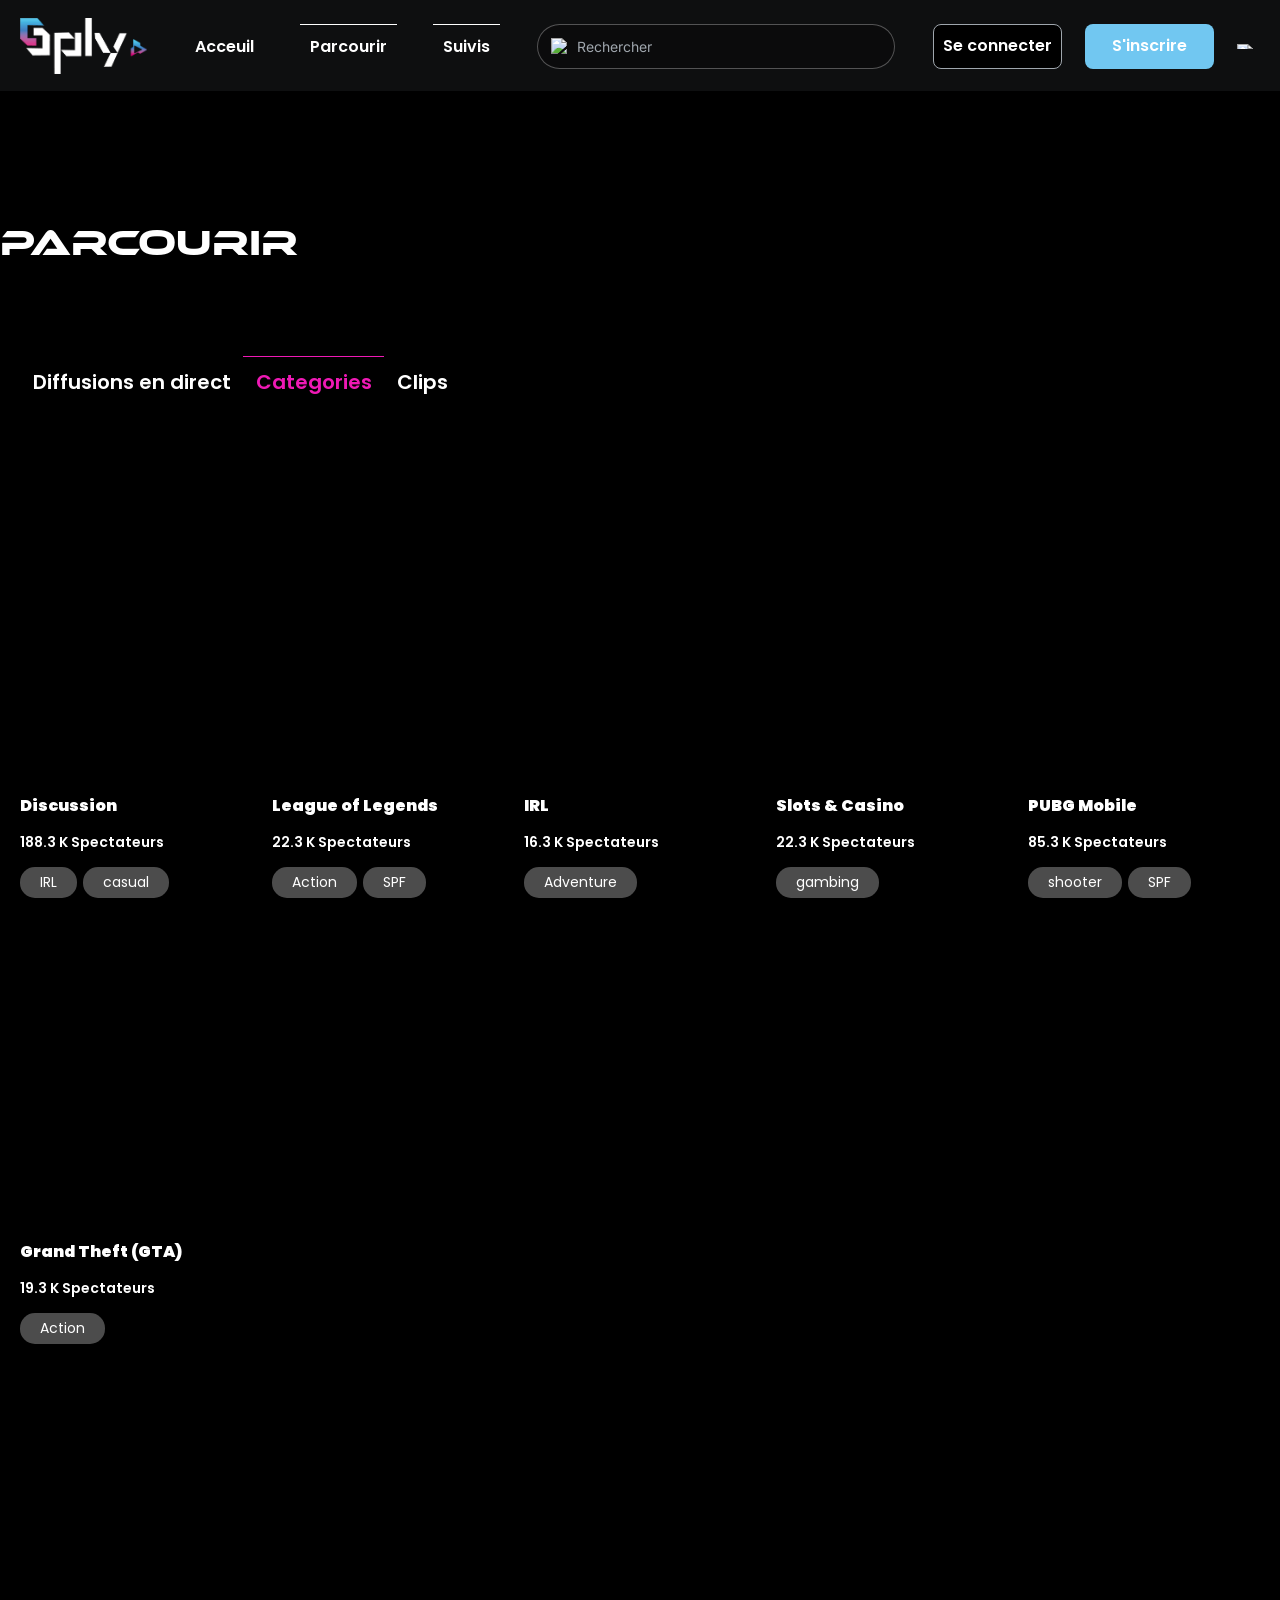
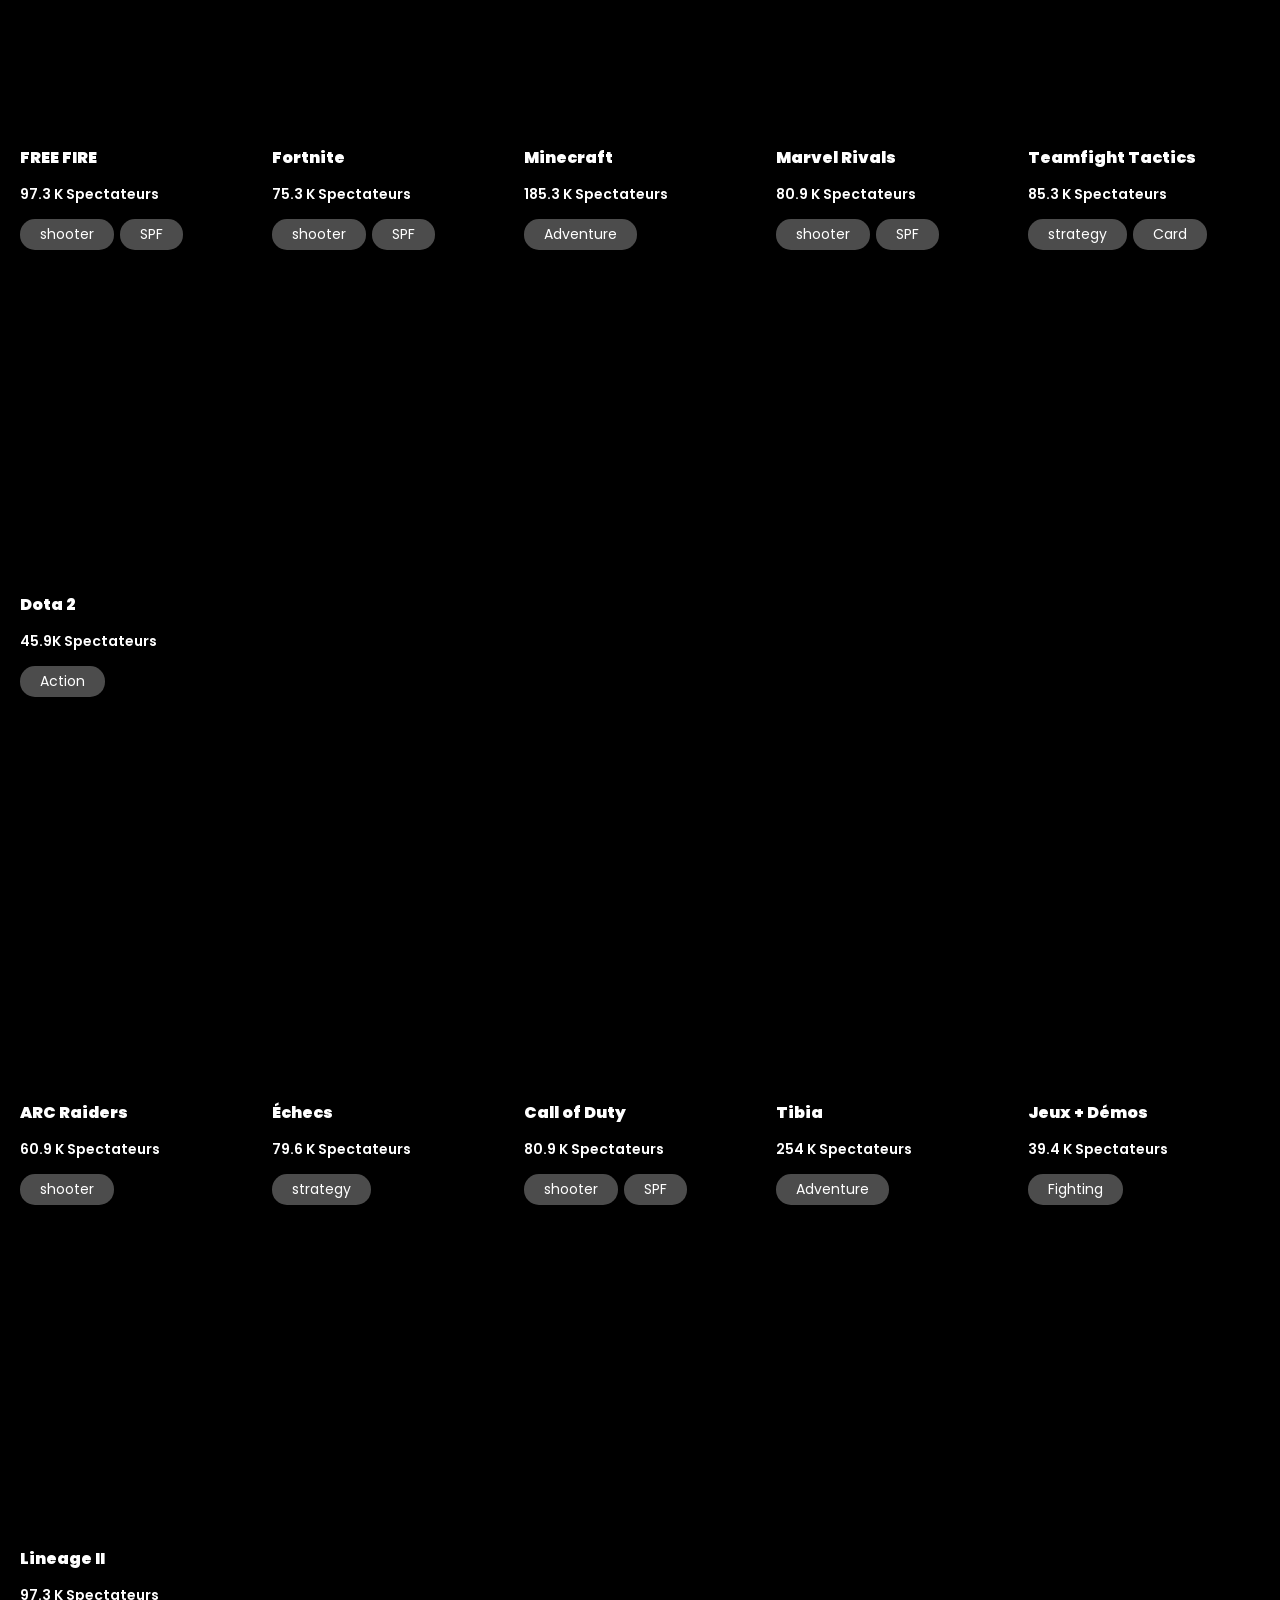
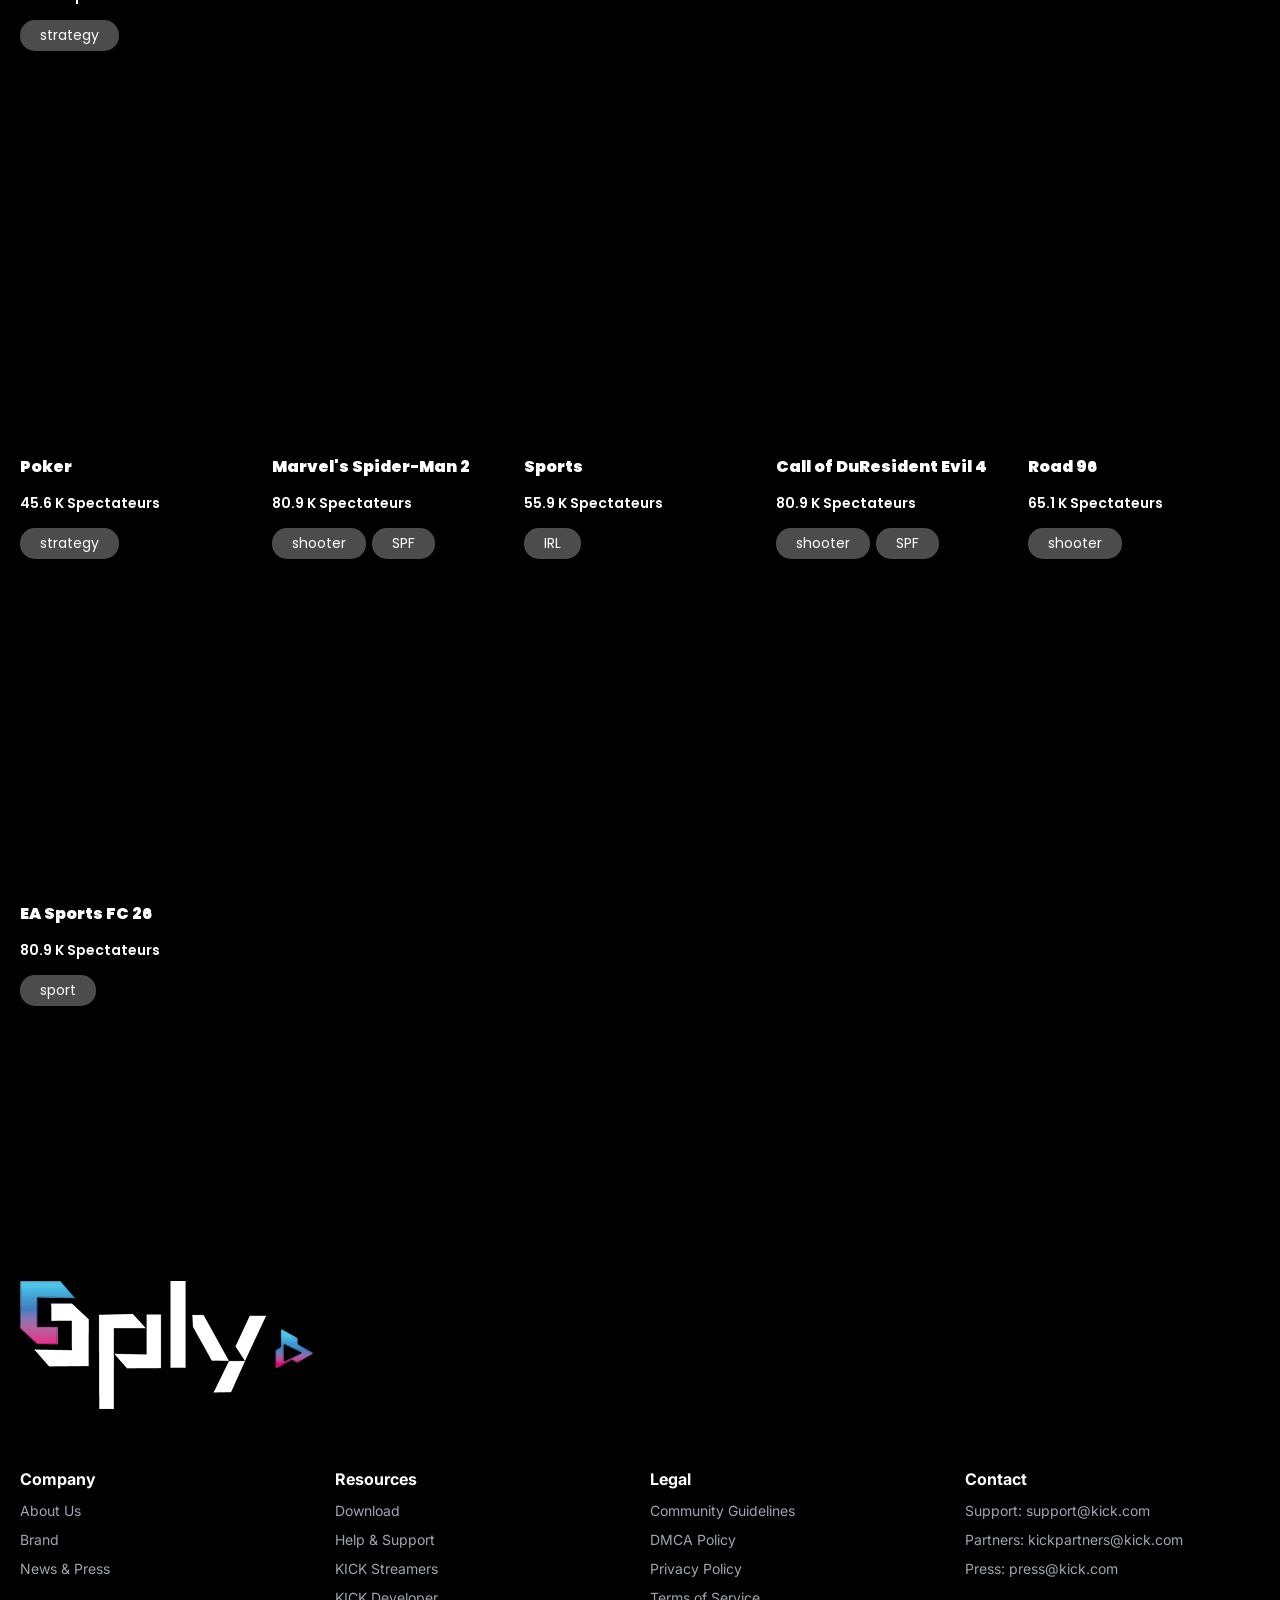
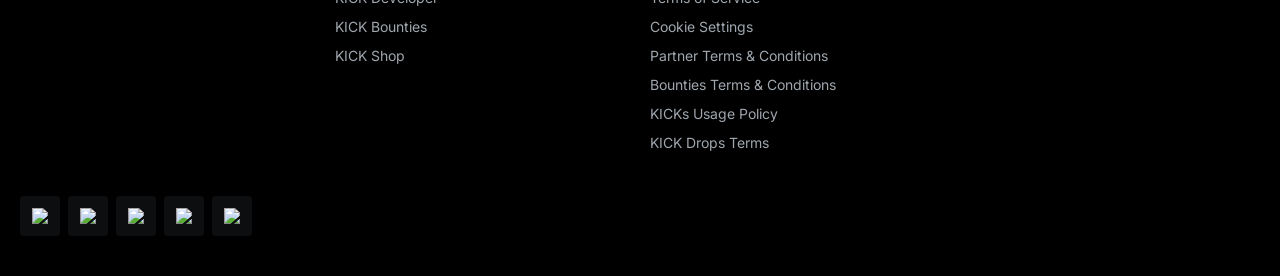
==== categorie.html @ a5fad4e7 "Init" ====
<!DOCTYPE html>
<html lang="fr">
<head>
  <meta charset="UTF-8">
  <meta name="viewport" content="width=device-width, initial-scale=1.0">
  <title>SPLY - Catégories</title>
  <link rel="preconnect" href="https://fonts.googleapis.com">
  <link rel="preconnect" href="https://fonts.gstatic.com" crossorigin>
  <link href="https://fonts.googleapis.com/css2?family=Poppins:wght@400;600;800;900&display=swap" rel="stylesheet">
  <link href="https://fonts.googleapis.com/css2?family=Inter:wght@400;600;700&display=swap" rel="stylesheet">
  <link rel="stylesheet" href="assets/style.css">
  <style>
    .footer {
      width: 100%;
      background-image: url(https://static.codia.ai/image/2026-06-16/cikYjUv0yd.png);
      background-size: cover;
      background-repeat: no-repeat;
      overflow: visible auto;
      padding-bottom: 40px;
    }
    .footer-inner {
      max-width: var(--content-width);
      margin: 0 auto;
      padding: 0 20px;
      width: 100%;
    }
    .footer-logo {
      width: 293px;
      height: 128px;
      background-image: url(https://static.codia.ai/image/2026-06-16/EQWQpgfNv2.png);
      background-size: cover;
      background-repeat: no-repeat;
      margin: 67px 0 58px 0;
    }
    .footer-columns {
      display: flex;
      gap: 20px;
      align-items: flex-start;
    }
    .footer-col {
      flex: 1;
      display: flex;
      flex-direction: column;
      gap: 4px;
      align-items: flex-start;
    }
    .footer-col-title {
      font-family: var(--font-inter);
      font-size: 16px;
      font-weight: 700;
      line-height: 24px;
      color: var(--text-primary);
      margin-bottom: 4px;
    }
    .footer .footer-link {
      padding: 2.5px 0;
    }
    .footer-social {
      display: flex;
      gap: 8px;
      flex-wrap: wrap;
      margin-top: 40px;
    }
    .footer-social-icon {
      width: 40px;
      height: 40px;
      display: flex;
      align-items: center;
      justify-content: center;
      background: rgba(66, 71, 77, 0.2);
      border-radius: 4px;
    }
    .footer-social-icon img {
      width: 16px;
      height: 16px;
      object-fit: contain;
    }
    .stream-grid-mt {
      margin-top: 33px;
    }
    .section-title-mt {
      margin-top: 135px;
    }
    .row-gap-80 {
      margin-top: 80px;
    }
    .row-gap-82 {
      margin-top: 82px;
    }
    .footer-mt {
      margin-top: 208px;
    }
  </style>
</head>
<body>
  <div class="container">
    <nav class="nav">
      <a href="index.html" class="nav-logo">
        <img src="assets/images/logo.png" alt="SPLY">
      </a>
      <div class="nav-links">
        <a href="index.html" class="nav-link">Acceuil</a>
        <a href="parcourir.html" class="nav-link active">Parcourir</a>
        <a href="categorie.html" class="nav-link">Suivis</a>
      </div>
      <div class="nav-search">
        <div class="nav-search-icon">
          <img src="https://static.codia.ai/image/2026-06-16/Mye19xAE0B.png" alt="search">
        </div>
        <input type="text" placeholder="Rechercher">
      </div>
      <div class="nav-actions">
        <button id="hamburger-btn" class="mobile-hamburger">&#9776;</button>
        <a href="sign-up.html" class="btn btn-outline">Se connecter</a>
        <a href="sign-up.html" class="btn btn-primary">S'inscrire</a>
        <div class="nav-hamburger">
          <img src="https://static.codia.ai/image/2026-06-16/W15c9nHnTd.png" alt="menu">
        </div>
      </div>
    </nav>

    <h1 class="section-title-lg section-title-mt">Parcourir</h1>

    <div class="sub-nav">
      <button class="sub-nav-item">Diffusions en direct</button>
      <button class="sub-nav-item active">Categories</button>
      <button class="sub-nav-item">Clips</button>
    </div>

    <div class="separator" style="background-image:url(https://static.codia.ai/image/2026-06-16/6VTZ8o82pB.png);height:2px;margin-top:-1px"></div>

    <div class="stream-grid stream-grid-mt">
      <div class="stream-card">
        <div class="stream-thumb" style="background-image:url(https://static.codia.ai/image/2026-06-16/Tbo8WbqeD8.png)"></div>
        <div class="stream-info">
          <div class="stream-title">Discussion</div>
          <div class="stream-viewers">188.3 K Spectateurs</div>
          <div class="stream-tags">
            <span class="stream-tag">IRL</span>
            <span class="stream-tag">casual</span>
          </div>
        </div>
      </div>
      <div class="stream-card">
        <div class="stream-thumb" style="background-image:url(https://static.codia.ai/image/2026-06-16/5fQv89vbnw.png)"></div>
        <div class="stream-info">
          <div class="stream-title">League of Legends</div>
          <div class="stream-viewers">22.3 K Spectateurs</div>
          <div class="stream-tags">
            <span class="stream-tag">Action</span>
            <span class="stream-tag">SPF</span>
          </div>
        </div>
      </div>
      <div class="stream-card">
        <div class="stream-thumb" style="background-image:url(https://static.codia.ai/image/2026-06-16/R8jhaOcGmV.png)"></div>
        <div class="stream-info">
          <div class="stream-title">IRL</div>
          <div class="stream-viewers">16.3 K Spectateurs</div>
          <div class="stream-tags">
            <span class="stream-tag">Adventure</span>
          </div>
        </div>
      </div>
      <div class="stream-card">
        <div class="stream-thumb" style="background-image:url(https://static.codia.ai/image/2026-06-16/pXTSOAR2FF.png)"></div>
        <div class="stream-info">
          <div class="stream-title">Slots & Casino</div>
          <div class="stream-viewers">22.3 K Spectateurs</div>
          <div class="stream-tags">
            <span class="stream-tag">gambing</span>
          </div>
        </div>
      </div>
      <div class="stream-card">
        <div class="stream-thumb" style="background-image:url(https://static.codia.ai/image/2026-06-16/FAirXnNyxu.png)"></div>
        <div class="stream-info">
          <div class="stream-title">PUBG Mobile</div>
          <div class="stream-viewers">85.3 K Spectateurs</div>
          <div class="stream-tags">
            <span class="stream-tag">shooter</span>
            <span class="stream-tag">SPF</span>
          </div>
        </div>
      </div>
      <div class="stream-card">
        <div class="stream-thumb" style="background-image:url(https://static.codia.ai/image/2026-06-16/Tzg7OhA9fE.png)"></div>
        <div class="stream-info">
          <div class="stream-title">Grand Theft (GTA)</div>
          <div class="stream-viewers">19.3 K Spectateurs</div>
          <div class="stream-tags">
            <span class="stream-tag">Action</span>
          </div>
        </div>
      </div>
    </div>

    <div class="stream-grid row-gap-80">
      <div class="stream-card">
        <div class="stream-thumb" style="background-image:url(https://static.codia.ai/image/2026-06-16/fNBLfF6vf6.png)"></div>
        <div class="stream-info">
          <div class="stream-title">FREE FIRE</div>
          <div class="stream-viewers">97.3 K Spectateurs</div>
          <div class="stream-tags">
            <span class="stream-tag">shooter</span>
            <span class="stream-tag">SPF</span>
          </div>
        </div>
      </div>
      <div class="stream-card">
        <div class="stream-thumb" style="background-image:url(https://static.codia.ai/image/2026-06-16/KWWYxOzNvX.png)"></div>
        <div class="stream-info">
          <div class="stream-title">Fortnite</div>
          <div class="stream-viewers">75.3 K Spectateurs</div>
          <div class="stream-tags">
            <span class="stream-tag">shooter</span>
            <span class="stream-tag">SPF</span>
          </div>
        </div>
      </div>
      <div class="stream-card">
        <div class="stream-thumb" style="background-image:url(https://static.codia.ai/image/2026-06-16/Lw78zEs35p.png)"></div>
        <div class="stream-info">
          <div class="stream-title">Minecraft</div>
          <div class="stream-viewers">185.3 K Spectateurs</div>
          <div class="stream-tags">
            <span class="stream-tag">Adventure</span>
          </div>
        </div>
      </div>
      <div class="stream-card">
        <div class="stream-thumb" style="background-image:url(https://static.codia.ai/image/2026-06-16/1Fp9CbFf6L.png)"></div>
        <div class="stream-info">
          <div class="stream-title">Marvel Rivals</div>
          <div class="stream-viewers">80.9 K Spectateurs</div>
          <div class="stream-tags">
            <span class="stream-tag">shooter</span>
            <span class="stream-tag">SPF</span>
          </div>
        </div>
      </div>
      <div class="stream-card">
        <div class="stream-thumb" style="background-image:url(https://static.codia.ai/image/2026-06-16/0QUOyQarae.png)"></div>
        <div class="stream-info">
          <div class="stream-title">Teamfight Tactics</div>
          <div class="stream-viewers">85.3 K Spectateurs</div>
          <div class="stream-tags">
            <span class="stream-tag">strategy</span>
            <span class="stream-tag">Card</span>
          </div>
        </div>
      </div>
      <div class="stream-card">
        <div class="stream-thumb" style="background-image:url(https://static.codia.ai/image/2026-06-16/LY43pcWGuC.png)"></div>
        <div class="stream-info">
          <div class="stream-title">Dota 2</div>
          <div class="stream-viewers">45.9K Spectateurs</div>
          <div class="stream-tags">
            <span class="stream-tag">Action</span>
          </div>
        </div>
      </div>
    </div>

    <div class="stream-grid row-gap-82">
      <div class="stream-card">
        <div class="stream-thumb" style="background-image:url(https://static.codia.ai/image/2026-06-16/t1gAvhzLi6.png)"></div>
        <div class="stream-info">
          <div class="stream-title">ARC Raiders</div>
          <div class="stream-viewers">60.9 K Spectateurs</div>
          <div class="stream-tags">
            <span class="stream-tag">shooter</span>
          </div>
        </div>
      </div>
      <div class="stream-card">
        <div class="stream-thumb" style="background-image:url(https://static.codia.ai/image/2026-06-16/6N1AuaYtgh.png)"></div>
        <div class="stream-info">
          <div class="stream-title">Échecs</div>
          <div class="stream-viewers">79.6 K Spectateurs</div>
          <div class="stream-tags">
            <span class="stream-tag">strategy</span>
          </div>
        </div>
      </div>
      <div class="stream-card">
        <div class="stream-thumb" style="background-image:url(https://static.codia.ai/image/2026-06-16/O5VrUKMdF0.png)"></div>
        <div class="stream-info">
          <div class="stream-title">Call of Duty</div>
          <div class="stream-viewers">80.9 K Spectateurs</div>
          <div class="stream-tags">
            <span class="stream-tag">shooter</span>
            <span class="stream-tag">SPF</span>
          </div>
        </div>
      </div>
      <div class="stream-card">
        <div class="stream-thumb" style="background-image:url(https://static.codia.ai/image/2026-06-16/JmUK8EpMvy.png)"></div>
        <div class="stream-info">
          <div class="stream-title">Tibia</div>
          <div class="stream-viewers">254 K Spectateurs</div>
          <div class="stream-tags">
            <span class="stream-tag">Adventure</span>
          </div>
        </div>
      </div>
      <div class="stream-card">
        <div class="stream-thumb" style="background-image:url(https://static.codia.ai/image/2026-06-16/nLjZVwizNS.png)"></div>
        <div class="stream-info">
          <div class="stream-title">Jeux + Démos</div>
          <div class="stream-viewers">39.4 K Spectateurs</div>
          <div class="stream-tags">
            <span class="stream-tag">Fighting</span>
          </div>
        </div>
      </div>
      <div class="stream-card">
        <div class="stream-thumb" style="background-image:url(https://static.codia.ai/image/2026-06-16/k2iitNC0p2.png)"></div>
        <div class="stream-info">
          <div class="stream-title">Lineage II</div>
          <div class="stream-viewers">97.3 K Spectateurs</div>
          <div class="stream-tags">
            <span class="stream-tag">strategy</span>
          </div>
        </div>
      </div>
    </div>

    <div class="stream-grid row-gap-82">
      <div class="stream-card">
        <div class="stream-thumb" style="background-image:url(https://static.codia.ai/image/2026-06-16/yFjajU8HuG.png)"></div>
        <div class="stream-info">
          <div class="stream-title">Poker</div>
          <div class="stream-viewers">45.6 K Spectateurs</div>
          <div class="stream-tags">
            <span class="stream-tag">strategy</span>
          </div>
        </div>
      </div>
      <div class="stream-card">
        <div class="stream-thumb" style="background-image:url(https://static.codia.ai/image/2026-06-16/uOmVGudeHj.png)"></div>
        <div class="stream-info">
          <div class="stream-title">Marvel's Spider-Man 2</div>
          <div class="stream-viewers">80.9 K Spectateurs</div>
          <div class="stream-tags">
            <span class="stream-tag">shooter</span>
            <span class="stream-tag">SPF</span>
          </div>
        </div>
      </div>
      <div class="stream-card">
        <div class="stream-thumb" style="background-image:url(https://static.codia.ai/image/2026-06-16/Mbgi5NQ22n.png)"></div>
        <div class="stream-info">
          <div class="stream-title">Sports</div>
          <div class="stream-viewers">55.9 K Spectateurs</div>
          <div class="stream-tags">
            <span class="stream-tag">IRL</span>
          </div>
        </div>
      </div>
      <div class="stream-card">
        <div class="stream-thumb" style="background-image:url(https://static.codia.ai/image/2026-06-16/sw49tjAFYD.png)"></div>
        <div class="stream-info">
          <div class="stream-title">Call of DuResident Evil 4</div>
          <div class="stream-viewers">80.9 K Spectateurs</div>
          <div class="stream-tags">
            <span class="stream-tag">shooter</span>
            <span class="stream-tag">SPF</span>
          </div>
        </div>
      </div>
      <div class="stream-card">
        <div class="stream-thumb" style="background-image:url(https://static.codia.ai/image/2026-06-16/PVMkcRGTD5.png)"></div>
        <div class="stream-info">
          <div class="stream-title">Road 96</div>
          <div class="stream-viewers">65.1 K Spectateurs</div>
          <div class="stream-tags">
            <span class="stream-tag">shooter</span>
          </div>
        </div>
      </div>
      <div class="stream-card">
        <div class="stream-thumb" style="background-image:url(https://static.codia.ai/image/2026-06-16/3VSjYDKn0J.png)"></div>
        <div class="stream-info">
          <div class="stream-title">EA Sports FC 26</div>
          <div class="stream-viewers">80.9 K Spectateurs</div>
          <div class="stream-tags">
            <span class="stream-tag">sport</span>
          </div>
        </div>
      </div>
    </div>

    <div class="footer footer-mt">
      <div class="footer-inner">
        <div class="footer-logo"><img src="assets/images/logo.png" alt="SPLY" style="width:293px;height:128px;object-fit:contain"></div>
        <div class="footer-columns">
          <div class="footer-col">
            <div class="footer-col-title">Company</div>
            <span class="footer-link">About Us</span>
            <span class="footer-link">Brand</span>
            <span class="footer-link">News & Press</span>
          </div>
          <div class="footer-col">
            <div class="footer-col-title">Resources</div>
            <span class="footer-link">Download</span>
            <span class="footer-link">Help & Support</span>
            <span class="footer-link">KICK Streamers</span>
            <span class="footer-link">KICK Developer</span>
            <span class="footer-link">KICK Bounties</span>
            <span class="footer-link">KICK Shop</span>
          </div>
          <div class="footer-col">
            <div class="footer-col-title">Legal</div>
            <span class="footer-link">Community Guidelines</span>
            <span class="footer-link">DMCA Policy</span>
            <span class="footer-link">Privacy Policy</span>
            <span class="footer-link">Terms of Service</span>
            <span class="footer-link">Cookie Settings</span>
            <span class="footer-link">Partner Terms & Conditions</span>
            <span class="footer-link">Bounties Terms & Conditions</span>
            <span class="footer-link">KICKs Usage Policy</span>
            <span class="footer-link">KICK Drops Terms</span>
          </div>
          <div class="footer-col">
            <div class="footer-col-title">Contact</div>
            <span class="footer-link">Support: support@kick.com</span>
            <span class="footer-link">Partners: kickpartners@kick.com</span>
            <span class="footer-link">Press: press@kick.com</span>
          </div>
        </div>
        <div class="footer-social">
          <div class="footer-social-icon">
            <img src="https://static.codia.ai/image/2026-06-16/KVNgN6a4sp.png" alt="social">
          </div>
          <div class="footer-social-icon">
            <img src="https://static.codia.ai/image/2026-06-16/jbgsA4H5tK.png" alt="social">
          </div>
          <div class="footer-social-icon">
            <img src="https://static.codia.ai/image/2026-06-16/S0Yc5NpbaB.png" alt="social">
          </div>
          <div class="footer-social-icon">
            <img src="https://static.codia.ai/image/2026-06-16/Zw1Lw080CO.png" alt="social">
          </div>
          <div class="footer-social-icon">
            <img src="https://static.codia.ai/image/2026-06-16/CX4AEhuJEm.png" alt="social">
          </div>
        </div>
      </div>
    </div>
  </div>

  <script src="assets/main.js"></script>
</body>
</html>
---- assets/style.css ----
*, *::before, *::after {
  margin: 0;
  padding: 0;
  box-sizing: border-box;
}

@font-face {
  font-family: 'Ethnocentric';
  src: url('fonts/Ethnocentric-Regular.otf') format('opentype');
  font-weight: 400;
  font-style: normal;
  font-display: swap;
}

:root {
  --bg-primary: #000000;
  --bg-secondary: #0b0b0c;
  --bg-nav: rgba(159, 166, 173, 0.09);
  --bg-card: rgba(217, 217, 217, 0.35);
  --bg-input: #0b0b0c;
  --bg-live: #fc0004;
  --accent-pink: #ef19b5;
  --accent-blue: #71c7f1;
  --accent-cta: #ef19b5;
  --text-primary: #ffffff;
  --text-secondary: #9fa6ad;
  --border-light: rgba(217, 217, 217, 0.35);
  --border-input: #9fa6ad;
  --font-body: 'Poppins', sans-serif;
  --font-heading: 'Ethnocentric', sans-serif;
  --font-inter: 'Inter', sans-serif;
  --max-width: 1920px;
  --content-width: 1420px;
  --nav-height: 91px;
}

html {
  font-size: 16px;
  scroll-behavior: smooth;
}

body {
  font-family: var(--font-body);
  background: var(--bg-primary);
  color: var(--text-primary);
  overflow-x: hidden;
  -webkit-font-smoothing: antialiased;
}

a {
  text-decoration: none;
  color: inherit;
}

img {
  max-width: 100%;
  display: block;
}

.container {
  max-width: var(--max-width);
  margin: 0 auto;
  width: 100%;
  background: var(--bg-primary);
}

.content-wrap {
  max-width: var(--content-width);
  margin: 0 auto;
  padding: 0 20px;
  width: 100%;
}

/* ===== NAVIGATION ===== */
.nav {
  display: flex;
  align-items: center;
  justify-content: space-between;
  width: 100%;
  max-width: var(--content-width);
  margin: 0 auto;
  padding: 18px 20px 17px;
  background: var(--bg-nav);
  height: var(--nav-height);
  position: relative;
  z-index: 100;
}

.nav-logo {
  width: 127px;
  height: 56px;
  flex-shrink: 0;
}

.nav-logo img {
  width: 127px;
  height: 56px;
  object-fit: contain;
}

.nav-links {
  display: flex;
  gap: 36px;
  align-items: center;
}

.nav-link {
  padding: 10px;
  font-family: var(--font-body);
  font-size: 16px;
  font-weight: 600;
  line-height: 24px;
  color: var(--text-primary);
  border-top: 1px solid transparent;
  cursor: pointer;
  transition: border-color 0.2s;
  white-space: nowrap;
}

.nav-link:hover,
.nav-link.active {
  border-top-color: var(--text-primary);
}

.nav-search {
  width: 358px;
  height: 45px;
  background: var(--bg-input);
  border-radius: 9999px;
  border: 1px solid var(--border-light);
  display: flex;
  align-items: center;
  padding: 0 13px;
  gap: 10px;
}

.nav-search-icon {
  width: 16px;
  height: 16px;
  flex-shrink: 0;
}

.nav-search-icon img {
  width: 16px;
  height: 16px;
  object-fit: contain;
}

.nav-search input {
  background: transparent;
  border: none;
  outline: none;
  color: var(--text-primary);
  font-family: var(--font-inter);
  font-size: 14px;
  width: 100%;
  height: 100%;
}

.nav-search input::placeholder {
  color: var(--text-secondary);
}

.nav-actions {
  display: flex;
  gap: 23px;
  align-items: center;
}

.nav-hamburger {
  width: 23px;
  height: 5px;
  cursor: pointer;
}

.nav-hamburger img {
  width: 23px;
  height: 5px;
  object-fit: contain;
}

.btn {
  display: inline-flex;
  justify-content: center;
  align-items: center;
  font-family: var(--font-body);
  font-size: 16px;
  font-weight: 600;
  line-height: 24px;
  border: none;
  cursor: pointer;
  transition: opacity 0.2s;
  white-space: nowrap;
}

.btn:hover {
  opacity: 0.9;
}

.btn-outline {
  width: 129px;
  height: 45px;
  padding: 16.254px 42.667px;
  background: var(--bg-primary);
  border-radius: 8px;
  border: 1px solid var(--border-input);
  color: var(--text-primary);
}

.btn-primary {
  width: 129px;
  height: 45px;
  padding: 16.254px 42.667px;
  background: var(--accent-blue);
  border-radius: 8px;
  color: var(--text-primary);
}

.btn-cta {
  width: 256px;
  height: 57px;
  padding: 16.254px 42.667px;
  background: var(--accent-cta);
  border-radius: 8px;
  font-size: 24px;
  font-weight: 500;
  color: var(--text-primary);
}

.btn-follow {
  width: 160px;
  height: 59px;
  padding: 16.254px 42.667px;
  background: var(--accent-cta);
  border-radius: 11px;
  font-size: 16px;
  font-weight: 700;
  gap: 10.159px;
  color: var(--text-primary);
}

.btn-vote {
  height: 40px;
  padding: 0 17px 3px 16px;
  background: var(--accent-blue);
  border-radius: 5px;
  font-family: var(--font-body);
  font-size: 25px;
  font-weight: 600;
  color: var(--text-primary);
  border: none;
  cursor: pointer;
}

.btn-signup {
  width: auto;
  height: auto;
  padding: 16px 161px;
  background: var(--accent-blue);
  border-radius: 7.115px;
  font-family: var(--font-body);
  font-size: 16px;
  font-weight: 900;
  color: var(--text-primary);
  border: none;
  cursor: pointer;
}

/* ===== SECTION HEADERS ===== */
.section-header {
  display: flex;
  align-items: center;
  justify-content: space-between;
  max-width: var(--content-width);
  margin: 0 auto;
  padding: 0 20px;
  width: 100%;
}

.section-title {
  font-family: var(--font-heading);
  font-size: 32px;
  font-weight: 400;
  line-height: 32px;
  color: var(--text-primary);
  white-space: nowrap;
}

.section-title-lg {
  font-family: var(--font-heading);
  font-size: 36px;
  font-weight: 400;
  line-height: 43px;
  color: var(--text-primary);
  white-space: nowrap;
}

.section-arrow {
  width: 30px;
  height: 30px;
  background: var(--accent-blue);
  border-radius: 15px;
  display: flex;
  align-items: center;
  justify-content: center;
  box-shadow: 0 0 2px 0 var(--accent-blue);
  flex-shrink: 0;
  cursor: pointer;
}

.section-arrow img {
  width: 12px;
  height: 10px;
  object-fit: contain;
}

/* ===== HERO ===== */
.hero {
  display: flex;
  max-width: var(--content-width);
  margin: 0 auto;
  padding: 0 20px;
  width: 100%;
  position: relative;
  min-height: 818px;
}

.hero-bg {
  position: absolute;
  inset: 0;
  background-size: cover;
  background-position: center;
  background-repeat: no-repeat;
  border-radius: 0;
}

.hero-content {
  position: relative;
  z-index: 2;
  display: flex;
  flex-direction: column;
  justify-content: center;
  max-width: 606px;
  padding: 457px 0 0;
}

.hero-tagline {
  font-family: var(--font-body);
  font-size: 18px;
  font-weight: 400;
  line-height: 27px;
  color: var(--text-primary);
  margin-bottom: 23px;
}

.hero-avatars {
  display: flex;
  align-items: center;
  gap: 0;
  margin-bottom: 61px;
}

.hero-avatar {
  width: 60px;
  height: 60px;
  border-radius: 50%;
  flex-shrink: 0;
  margin-right: 0;
}

.hero-avatar img {
  width: 60px;
  height: 60px;
  border-radius: 50%;
  object-fit: cover;
}

.hero-avatar-count {
  width: 60px;
  height: 60px;
  display: flex;
  align-items: center;
  justify-content: center;
  background: #1a1a1f;
  border-radius: 30px;
  font-family: var(--font-body);
  font-size: 16px;
  font-weight: 700;
  color: var(--text-primary);
  flex-shrink: 0;
}

.hero-title {
  position: absolute;
  top: 209px;
  left: 20px;
  z-index: 3;
  max-width: 782px;
}

.hero-title-main {
  font-family: var(--font-heading);
  font-size: 80px;
  font-weight: 400;
  line-height: 120px;
}

.hero-title-pink {
  color: var(--accent-pink);
}

.hero-title-white {
  color: var(--text-primary);
}

.hero-images {
  position: absolute;
  top: 131px;
  right: 20px;
  z-index: 1;
  width: 711px;
  height: 479px;
}

.hero-images img:first-child {
  position: absolute;
  top: 0;
  left: 0;
  width: 356px;
  height: 544px;
  object-fit: cover;
}

.hero-images img:last-child {
  position: absolute;
  top: 115px;
  left: 240px;
  width: 471px;
  height: 364px;
  object-fit: cover;
  border-radius: 5px;
}

/* ===== STREAM CARDS GRID ===== */
.stream-grid {
  display: grid;
  grid-template-columns: repeat(5, 1fr);
  gap: 20px;
  max-width: var(--content-width);
  margin: 0 auto;
  padding: 0 20px;
  width: 100%;
}

.stream-grid-4 {
  grid-template-columns: repeat(4, 1fr);
}

.stream-card {
  display: flex;
  flex-direction: column;
  gap: 14px;
}

.stream-thumb {
  width: 100%;
  aspect-ratio: 219 / 291;
  background-size: cover;
  background-position: center;
  background-repeat: no-repeat;
  border-radius: 0;
  position: relative;
}

.stream-thumb-wide {
  aspect-ratio: 340 / 238;
}

.stream-info {
  display: flex;
  flex-direction: column;
  gap: 14px;
}

.stream-title {
  font-family: var(--font-body);
  font-size: 16px;
  font-weight: 900;
  line-height: 24px;
  color: var(--text-primary);
}

.stream-viewers {
  font-family: var(--font-body);
  font-size: 14px;
  font-weight: 600;
  line-height: 21px;
  color: var(--text-primary);
}

.stream-tags {
  display: flex;
  gap: 6px;
  flex-wrap: wrap;
}

.stream-tag {
  display: inline-flex;
  padding: 5px 20px;
  justify-content: center;
  align-items: center;
  background: var(--bg-card);
  border-radius: 15px;
  font-family: var(--font-body);
  font-size: 14px;
  font-weight: 400;
  line-height: 21px;
  color: var(--text-primary);
  white-space: nowrap;
}

/* ===== FEATURED LIVE ===== */
.featured-grid {
  display: grid;
  grid-template-columns: repeat(4, 1fr);
  gap: 20px;
  max-width: var(--content-width);
  margin: 0 auto;
  padding: 0 20px;
  width: 100%;
}

.featured-card {
  display: flex;
  flex-direction: column;
  gap: 15px;
}

.featured-thumb {
  width: 100%;
  aspect-ratio: 340 / 238;
  background-size: cover;
  background-position: center;
  background-repeat: no-repeat;
  position: relative;
  display: flex;
  align-items: flex-start;
  padding: 8px;
}

.featured-creator {
  display: flex;
  gap: 11px;
  align-items: center;
}

.featured-avatar {
  width: 60px;
  height: 60px;
  border-radius: 37px;
  flex-shrink: 0;
}

.featured-avatar img {
  width: 60px;
  height: 60px;
  border-radius: 37px;
  object-fit: cover;
}

.featured-name {
  font-family: var(--font-body);
  font-size: 14px;
  font-weight: 900;
  line-height: 20.314px;
  color: var(--text-primary);
}

.featured-desc {
  font-family: var(--font-body);
  font-size: 14px;
  font-weight: 400;
  line-height: 20.314px;
  color: var(--text-primary);
}

/* ===== LIVE BADGE ===== */
.live-badge {
  display: inline-flex;
  padding: 16.254px 42.667px;
  justify-content: center;
  align-items: center;
  background: var(--bg-live);
  border-radius: 5px;
  font-family: var(--font-body);
  font-size: 16px;
  font-weight: 700;
  line-height: 24px;
  color: var(--text-primary);
  white-space: nowrap;
  width: auto;
  height: 32px;
  padding: 4px 12px;
}

.live-badge-large {
  width: 89px;
  height: 46px;
  gap: 10.159px;
  padding: 16.254px 42.667px;
  font-family: 'Montserrat', sans-serif;
  font-size: 18px;
  font-weight: 600;
}

/* ===== SEPARATOR ===== */
.separator {
  width: 100%;
  max-width: var(--content-width);
  margin: 64.5px auto;
  height: 1px;
  background-size: cover;
  background-repeat: no-repeat;
}

/* ===== CATEGORY TABS ===== */
.category-tabs {
  display: flex;
  gap: 0;
  max-width: var(--content-width);
  margin: 0 auto;
  padding: 0 20px;
  width: 100%;
}

.category-tab {
  padding: 10px 12px 9px 13px;
  font-family: var(--font-body);
  font-size: 20px;
  font-weight: 600;
  line-height: 30px;
  color: var(--text-primary);
  background: transparent;
  border: none;
  cursor: pointer;
  border-top: 1px solid transparent;
  white-space: nowrap;
}

.category-tab.active {
  color: var(--accent-pink);
  border-top-color: var(--accent-pink);
}

/* ===== STREAM ROW (chat/parcourir style) ===== */
.stream-row {
  display: flex;
  gap: 15px;
  align-items: center;
}

.stream-row-avatar {
  width: 60px;
  height: 60px;
  border-radius: 37.5px;
  flex-shrink: 0;
}

.stream-row-avatar img {
  width: 60px;
  height: 60px;
  border-radius: 37.5px;
  object-fit: cover;
}

.stream-row-info {
  display: flex;
  flex-direction: column;
}

.stream-row-name {
  font-family: var(--font-body);
  font-size: 16px;
  font-weight: 900;
  color: var(--text-primary);
}

.stream-row-desc {
  font-family: var(--font-body);
  font-size: 14px;
  font-weight: 600;
  color: var(--text-secondary);
}

/* ===== PARCOURIR LIVE CARDS ===== */
.live-card {
  display: flex;
  flex-direction: column;
  gap: 16px;
  position: relative;
}

.live-card-thumb {
  width: 100%;
  aspect-ratio: 340 / 238;
  background-size: cover;
  background-position: center;
  background-repeat: no-repeat;
  position: relative;
}

.live-card .live-badge {
  position: absolute;
  top: 8px;
  left: 8px;
}

/* ===== CHAT PAGE ===== */
.stream-header {
  display: flex;
  gap: 30px;
  max-width: var(--content-width);
  margin: 0 auto;
  padding: 0 20px;
  width: 100%;
}

.stream-header-banner {
  width: 885px;
  height: 280px;
  border-radius: 8px;
  background-size: cover;
  background-position: center;
  flex-shrink: 0;
}

.stream-header-info {
  display: flex;
  flex-direction: column;
  gap: 6px;
  padding-top: 29px;
}

.stream-header-title {
  font-family: var(--font-heading);
  font-size: 29px;
  font-weight: 400;
  line-height: 34.8px;
  color: var(--text-primary);
}

.stream-header-stats {
  font-family: var(--font-body);
  font-size: 18px;
  font-weight: 600;
  line-height: 27px;
  color: var(--text-secondary);
}

.stream-header-tags {
  display: flex;
  gap: 6px;
  margin-top: 22px;
}

.filter-bar {
  display: flex;
  align-items: center;
  gap: 22px;
  max-width: var(--content-width);
  margin: 0 auto;
  padding: 0 20px;
  width: 100%;
}

.filter-search {
  width: 360px;
  height: 36px;
  background: var(--bg-input);
  border-radius: 4px;
  border: 1px solid rgba(240, 241, 242, 0.4);
  display: flex;
  align-items: center;
  padding: 0 12px;
  gap: 8px;
}

.filter-search input {
  background: transparent;
  border: none;
  outline: none;
  color: var(--text-primary);
  font-family: var(--font-inter);
  font-size: 14px;
  width: 100%;
}

.filter-search input::placeholder {
  color: var(--text-secondary);
}

.filter-search-icon {
  width: 16px;
  height: 16px;
  flex-shrink: 0;
}

.filter-search-icon img {
  width: 16px;
  height: 16px;
  object-fit: contain;
}

.filter-group {
  display: flex;
  align-items: center;
  gap: 8px;
}

.filter-label {
  font-family: var(--font-inter);
  font-size: 16px;
  font-weight: 600;
  color: var(--text-primary);
  white-space: nowrap;
}

.filter-select {
  display: flex;
  align-items: center;
  gap: 5.99px;
  padding: 6px 12px;
  background: rgba(66, 71, 77, 0.2);
  border-radius: 4px;
  cursor: pointer;
  font-family: var(--font-inter);
  font-size: 14px;
  font-weight: 600;
  color: var(--text-primary);
}

.filter-select img {
  width: 14px;
  height: 14px;
  object-fit: contain;
}

/* ===== STREAMER PAGE ===== */
.streamer-layout {
  display: flex;
  gap: 20px;
  max-width: var(--content-width);
  margin: 0 auto;
  padding: 0 20px;
  width: 100%;
}

.streamer-video {
  width: 945px;
  height: 575px;
  background-size: cover;
  background-position: center;
  border-radius: 0;
  position: relative;
  flex-shrink: 0;
}

.streamer-video-top {
  display: flex;
  gap: 10px;
  padding: 24px 0 0 23px;
  align-items: center;
}

.streamer-viewer-count {
  display: inline-flex;
  padding: 12px 19px 7px 12px;
  justify-content: center;
  align-items: center;
  background: rgba(0, 0, 0, 0.32);
  border-radius: 5px;
  font-family: 'Montserrat', sans-serif;
  font-size: 18px;
  font-weight: 400;
  color: var(--text-primary);
  height: 46px;
}

.streamer-vote-box {
  width: 338px;
  padding: 20px 14px 9px 15px;
  background: rgba(0, 0, 0, 0.48);
  border-radius: 8px;
  border: 1px solid rgba(217, 217, 217, 0.4);
  position: absolute;
  bottom: 37px;
  left: 315px;
}

.streamer-vote-text {
  display: flex;
  align-items: center;
  justify-content: center;
  gap: 1px;
  font-family: var(--font-inter);
  font-size: 18px;
  font-weight: 900;
  color: #e4d7d7;
}

.streamer-vote-options {
  display: flex;
  gap: 6px;
  align-items: center;
  margin-top: 25px;
}

.streamer-vote-opt {
  width: 70px;
  height: 57px;
  display: flex;
  align-items: center;
  justify-content: center;
  background: rgba(217, 217, 217, 0.01);
  border-radius: 8px;
  border: 1px solid rgba(217, 217, 217, 0.4);
  font-family: var(--font-inter);
  font-size: 32px;
  font-weight: 900;
  color: var(--text-primary);
  cursor: pointer;
}

.streamer-vote-opt img {
  width: 24px;
  height: 24px;
  object-fit: contain;
}

.streamer-progress {
  display: flex;
  align-items: center;
  gap: 8px;
  padding: 0 0 0 30px;
  margin-top: 37px;
}

.streamer-progress-bar {
  flex: 1;
  height: 9px;
  position: relative;
}

.streamer-progress-fill {
  height: 9px;
  background-size: cover;
  position: absolute;
  top: 0;
  left: 0;
}

.streamer-progress-track {
  width: 100%;
  height: 7px;
  background: #3a2534;
  border-radius: 2px;
  position: absolute;
  top: 2px;
  left: 0;
}

.streamer-progress-time {
  font-family: var(--font-body);
  font-size: 14px;
  font-weight: 900;
  color: var(--text-primary);
}

/* ===== CHAT SIDEBAR ===== */
.chat-sidebar {
  width: 463px;
  height: 1116px;
  background: rgba(217, 217, 217, 0.02);
  border-radius: 12px;
  border: 0.5px solid var(--border-input);
  display: flex;
  flex-direction: column;
  flex-shrink: 0;
}

.chat-header {
  display: flex;
  align-items: center;
  justify-content: space-between;
  padding: 24px 40px 13px;
  border-bottom: 1px solid rgba(255, 255, 255, 0.1);
}

.chat-title {
  font-family: var(--font-heading);
  font-size: 18px;
  font-weight: 400;
  color: var(--text-primary);
  display: flex;
  align-items: center;
  gap: 15px;
}

.chat-dot {
  width: 10px;
  height: 10px;
  background: var(--border-light);
  border-radius: 50%;
}

.chat-messages {
  flex: 1;
  padding: 24px 35px 0;
  display: flex;
  flex-direction: column;
  gap: 16px;
  overflow-y: auto;
}

.chat-msg {
  display: flex;
  gap: 10px;
}

.chat-msg-avatar {
  width: 40px;
  height: 40px;
  border-radius: 50%;
  flex-shrink: 0;
}

.chat-msg-avatar img {
  width: 40px;
  height: 40px;
  border-radius: 50%;
  object-fit: cover;
}

.chat-msg-body {
  display: flex;
  flex-direction: column;
}

.chat-msg-name {
  font-family: var(--font-inter);
  font-size: 16px;
  font-weight: 700;
  color: #71c7f1;
}

.chat-msg-text {
  font-family: var(--font-inter);
  font-size: 13px;
  font-weight: 400;
  color: var(--text-primary);
}

.chat-msg-heart {
  display: flex;
  flex-direction: column;
  align-items: center;
  gap: 1px;
  font-family: var(--font-inter);
  font-size: 10px;
  font-weight: 600;
  color: #ef19b5;
  cursor: pointer;
}

.chat-msg-heart .heart-icon {
  font-size: 14px;
}

.chat-input-area {
  display: flex;
  gap: 4px;
  padding: 58.5px 18px 12.5px 18px;
  align-items: center;
}

.chat-input {
  flex: 1;
  height: 39px;
  padding: 14px 21px 13px;
  background: rgba(217, 217, 217, 0.42);
  border-radius: 8px;
  border: 1px solid #000000;
  font-family: var(--font-inter);
  font-size: 11px;
  color: var(--text-primary);
  outline: none;
}

.chat-input::placeholder {
  color: var(--text-secondary);
}

.chat-send {
  width: 56px;
  height: 38px;
  display: flex;
  align-items: center;
  justify-content: center;
  background: var(--accent-cta);
  border-radius: 8px;
  box-shadow: 0 0 8px 0 rgba(147, 51, 234, 0.7);
  border: none;
  cursor: pointer;
  font-size: 14px;
  color: var(--text-primary);
}

.chat-actions {
  display: flex;
  gap: 9px;
  padding: 0 29px 24px;
}

.chat-action-btn {
  display: flex;
  align-items: center;
  justify-content: center;
  height: 29px;
  padding: 7px 25px 6px;
  background: #141430;
  border-radius: 8px;
  border: none;
  cursor: pointer;
  font-family: var(--font-inter);
  font-size: 14px;
  font-weight: 700;
  color: #ccccdd;
}

/* ===== SIGN-UP PAGE ===== */
.signup-page {
  min-height: 100vh;
  background: var(--bg-secondary);
  display: flex;
  align-items: center;
  justify-content: center;
  position: relative;
  overflow: hidden;
}

.signup-container {
  display: flex;
  gap: 60px;
  align-items: center;
  max-width: 1200px;
  width: 100%;
  padding: 40px;
  position: relative;
  z-index: 2;
}

.signup-welcome {
  flex: 1;
  max-width: 841px;
}

.signup-welcome h1 {
  font-family: var(--font-heading);
  font-size: 55px;
  font-weight: 400;
  line-height: 82.5px;
}

.signup-welcome .blue {
  color: var(--accent-blue);
}

.signup-welcome .white {
  color: var(--text-primary);
}

.signup-form {
  width: 952px;
  padding: 40px 80px;
  background: rgba(87, 130, 193, 0.28);
  border-radius: 28.46px;
  backdrop-filter: blur(8.893px);
  display: flex;
  flex-direction: column;
  gap: 40px;
  align-items: center;
  flex-shrink: 0;
}

.signup-form-inner {
  width: 694px;
  display: flex;
  flex-direction: column;
  gap: 30px;
}

.signup-form-title {
  font-family: var(--font-heading);
  font-size: 26px;
  font-weight: 400;
  color: var(--text-primary);
}

.form-group {
  display: flex;
  flex-direction: column;
  gap: 8px;
}

.form-label {
  font-family: var(--font-body);
  font-size: 18px;
  font-weight: 700;
  color: var(--text-primary);
}

.form-label-sm {
  font-size: 15px;
}

.form-input {
  height: 55px;
  padding: 16px;
  background: #ffffff;
  border-radius: 5px;
  border: 0.71px solid #bcbec0;
  font-family: 'Epilogue', sans-serif;
  font-size: 13px;
  color: #bcbec0;
  outline: none;
  width: 100%;
}

.form-input:focus {
  border-color: var(--accent-blue);
  color: #333;
}

.form-input-wrapper {
  position: relative;
  width: 100%;
}

.form-input-wrapper .form-input {
  padding-right: 45px;
}

.form-input-icon {
  position: absolute;
  right: 16px;
  top: 50%;
  transform: translateY(-50%);
  width: 19px;
  height: 17px;
  cursor: pointer;
}

.form-input-icon img {
  width: 19px;
  height: 17px;
  object-fit: contain;
}

.form-footer {
  text-align: center;
  font-family: var(--font-body);
  font-size: 13px;
  font-weight: 700;
  color: var(--text-primary);
}

.form-forgot {
  font-family: 'Epilogue', sans-serif;
  font-size: 13px;
  font-weight: 400;
  color: var(--text-primary);
  cursor: pointer;
  text-align: left;
  margin-top: 26px;
  display: block;
}

.social-login {
  display: flex;
  gap: 17px;
  width: 100%;
}

.social-btn {
  flex: 1;
  display: flex;
  justify-content: center;
  align-items: center;
  padding: 9px 45px;
  background: #ffffff;
  border-radius: 7.115px;
  border: 0.71px solid #bcbec0;
  cursor: pointer;
  height: 53px;
}

.social-btn img {
  width: 17.075px;
  height: 17.075px;
  object-fit: contain;
}

.signup-bg {
  position: absolute;
  inset: 0;
  z-index: 1;
  background-size: cover;
  background-position: center;
  background-repeat: no-repeat;
}

/* ===== FOOTER / BOTTOM DECORATIONS ===== */
.page-decoration {
  position: absolute;
  z-index: 0;
  pointer-events: none;
}

/* ===== STREAMER INFO SECTION ===== */
.streamer-info-area {
  max-width: var(--content-width);
  margin: 75px auto 0;
  padding: 0 20px;
  width: 100%;
}

/* ===== SUB-NAV (parcourir / categorie / chat) ===== */
.sub-nav {
  display: flex;
  gap: 0;
  max-width: var(--content-width);
  margin: 87px auto 0;
  padding: 0 20px;
  width: 100%;
}

.sub-nav-item {
  padding: 10px 12px 9px 13px;
  font-family: var(--font-body);
  font-size: 20px;
  font-weight: 600;
  color: var(--text-primary);
  background: transparent;
  border: none;
  cursor: pointer;
  border-top: 1px solid transparent;
  white-space: nowrap;
}

.sub-nav-item.active {
  color: var(--accent-pink);
  border-top-color: var(--accent-pink);
}

/* ===== MOBILE MENU ===== */
.mobile-menu {
  display: none;
  position: fixed;
  inset: 0;
  background: rgba(0, 0, 0, 0.95);
  z-index: 1000;
  flex-direction: column;
  align-items: center;
  justify-content: center;
  gap: 30px;
}

.mobile-menu.open {
  display: flex;
}

.mobile-menu .nav-link {
  font-size: 24px;
  border: none;
}

.mobile-menu .nav-link.active {
  color: var(--accent-pink);
}

.mobile-menu-close {
  position: absolute;
  top: 30px;
  right: 30px;
  background: none;
  border: none;
  color: var(--text-primary);
  font-size: 32px;
  cursor: pointer;
}

.mobile-hamburger {
  display: none;
  background: none;
  border: none;
  color: var(--text-primary);
  font-size: 24px;
  cursor: pointer;
  padding: 5px;
}

/* ===== FOOTER LINKS ===== */
.footer-link {
  font-family: var(--font-inter);
  font-size: 14px;
  font-weight: 400;
  line-height: 20px;
  color: var(--text-secondary);
  padding: 2.5px 0;
  cursor: pointer;
}

.footer-link:hover {
  color: var(--text-primary);
}

/* ===== RESPONSIVE ===== */
@media (max-width: 1440px) {
  .stream-header-banner {
    width: 100%;
    height: auto;
    aspect-ratio: 885 / 280;
  }
}

@media (max-width: 1200px) {
  .stream-grid {
    grid-template-columns: repeat(3, 1fr);
  }
  .stream-grid-4 {
    grid-template-columns: repeat(3, 1fr);
  }
  .featured-grid {
    grid-template-columns: repeat(2, 1fr);
  }
  .hero-title {
    position: relative;
    top: auto;
    left: auto;
    padding: 20px;
  }
  .hero-title-main {
    font-size: 60px;
    line-height: 80px;
  }
  .hero-images {
    display: none;
  }
  .hero-content {
    padding-top: 200px;
  }
  .hero {
    min-height: auto;
    flex-direction: column;
  }
  .streamer-video {
    width: 100%;
    height: auto;
    aspect-ratio: 945 / 575;
  }
  .streamer-vote-box {
    left: 20px;
    right: 20px;
    width: auto;
    max-width: 338px;
  }
  .chat-sidebar {
    width: 100%;
    height: auto;
    min-height: 500px;
  }
  .streamer-layout {
    flex-direction: column;
  }
  .nav-search {
    width: 250px;
  }
  .signup-form {
    width: 100%;
    padding: 40px;
  }
  .signup-form-inner {
    width: 100%;
  }
  .signup-container {
    flex-direction: column;
    padding: 20px;
  }
  .signup-welcome h1 {
    font-size: 40px;
    line-height: 60px;
  }
  .stream-header {
    flex-direction: column;
  }
}

@media (max-width: 768px) {
  .nav-links {
    display: none;
  }
  .mobile-hamburger {
    display: block;
  }
  .nav-actions .btn {
    display: none;
  }
  .nav-actions .btn.btn-primary {
    display: none;
  }
  .nav-search {
    width: 180px;
    height: 36px;
  }
  .nav {
    padding: 10px 15px;
    height: auto;
    flex-wrap: wrap;
    gap: 10px;
  }
  .stream-grid {
    grid-template-columns: repeat(2, 1fr);
    gap: 15px;
  }
  .stream-grid-4 {
    grid-template-columns: repeat(2, 1fr);
    gap: 15px;
  }
  .featured-grid {
    grid-template-columns: 1fr;
    gap: 20px;
  }
  .hero-title-main {
    font-size: 40px;
    line-height: 55px;
  }
  .hero-tagline {
    font-size: 14px;
    line-height: 21px;
  }
  .hero-content {
    padding-top: 150px;
  }
  .btn-cta {
    width: 200px;
    height: 48px;
    font-size: 18px;
  }
  .section-title {
    font-size: 24px;
    line-height: 28px;
  }
  .section-title-lg {
    font-size: 28px;
    line-height: 34px;
  }
  .filter-bar {
    flex-direction: column;
    align-items: flex-start;
    gap: 15px;
  }
  .filter-search {
    width: 100%;
  }
  .stream-header-banner {
    width: 100%;
    height: auto;
    aspect-ratio: 885 / 280;
  }
  .stream-header-info {
    padding-top: 15px;
  }
  .stream-header-title {
    font-size: 22px;
  }
  .streamer-vote-box {
    position: relative;
    left: 0;
    bottom: auto;
    margin-top: 20px;
    max-width: 100%;
  }
  .streamer-progress {
    flex-wrap: wrap;
  }
  .category-tabs {
    flex-wrap: wrap;
    gap: 5px;
  }
  .category-tab {
    font-size: 16px;
  }
  .sub-nav {
    flex-wrap: wrap;
    gap: 5px;
  }
  .sub-nav-item {
    font-size: 16px;
  }
  .signup-form {
    padding: 30px 20px;
  }
  .signup-welcome h1 {
    font-size: 30px;
    line-height: 45px;
  }
  .btn-signup {
    padding: 16px 40px;
  }
  .stream-header-tags {
    padding-bottom: 10px;
  }
  .chat-sidebar {
    min-height: 400px;
  }
  .chat-messages {
    padding: 15px;
  }
  .chat-input-area {
    padding: 15px;
  }
  .streamer-video-top {
    flex-wrap: wrap;
  }
  .signup-form-inner {
    gap: 20px;
  }
}

@media (max-width: 480px) {
  .stream-grid {
    grid-template-columns: 1fr;
  }
  .stream-grid-4 {
    grid-template-columns: 1fr;
  }
  .featured-grid {
    grid-template-columns: 1fr;
  }
  .hero-title-main {
    font-size: 28px;
    line-height: 38px;
  }
  .hero-content {
    padding-top: 100px;
  }
  .hero-avatars {
    flex-wrap: wrap;
    gap: 10px;
  }
  .hero-avatar-count {
    margin-left: 0;
  }
  .section-title {
    font-size: 20px;
  }
  .section-title-lg {
    font-size: 22px;
  }
  .nav {
    flex-wrap: wrap;
  }
  .nav-search {
    width: 100%;
    order: 3;
  }
  .nav-actions .btn-outline,
  .nav-actions .btn-primary {
    display: none;
  }
  .nav-hamburger {
    display: block;
  }
  .filter-group {
    flex-wrap: wrap;
  }
  .signup-welcome h1 {
    font-size: 24px;
    line-height: 36px;
  }
  .social-login {
    flex-direction: column;
  }
  .social-btn {
    padding: 9px 20px;
  }
  .form-input {
    height: 45px;
    font-size: 14px;
  }
  .streamer-vote-options {
    flex-wrap: wrap;
  }
  .streamer-vote-opt {
    width: 60px;
    height: 48px;
    font-size: 24px;
  }
}
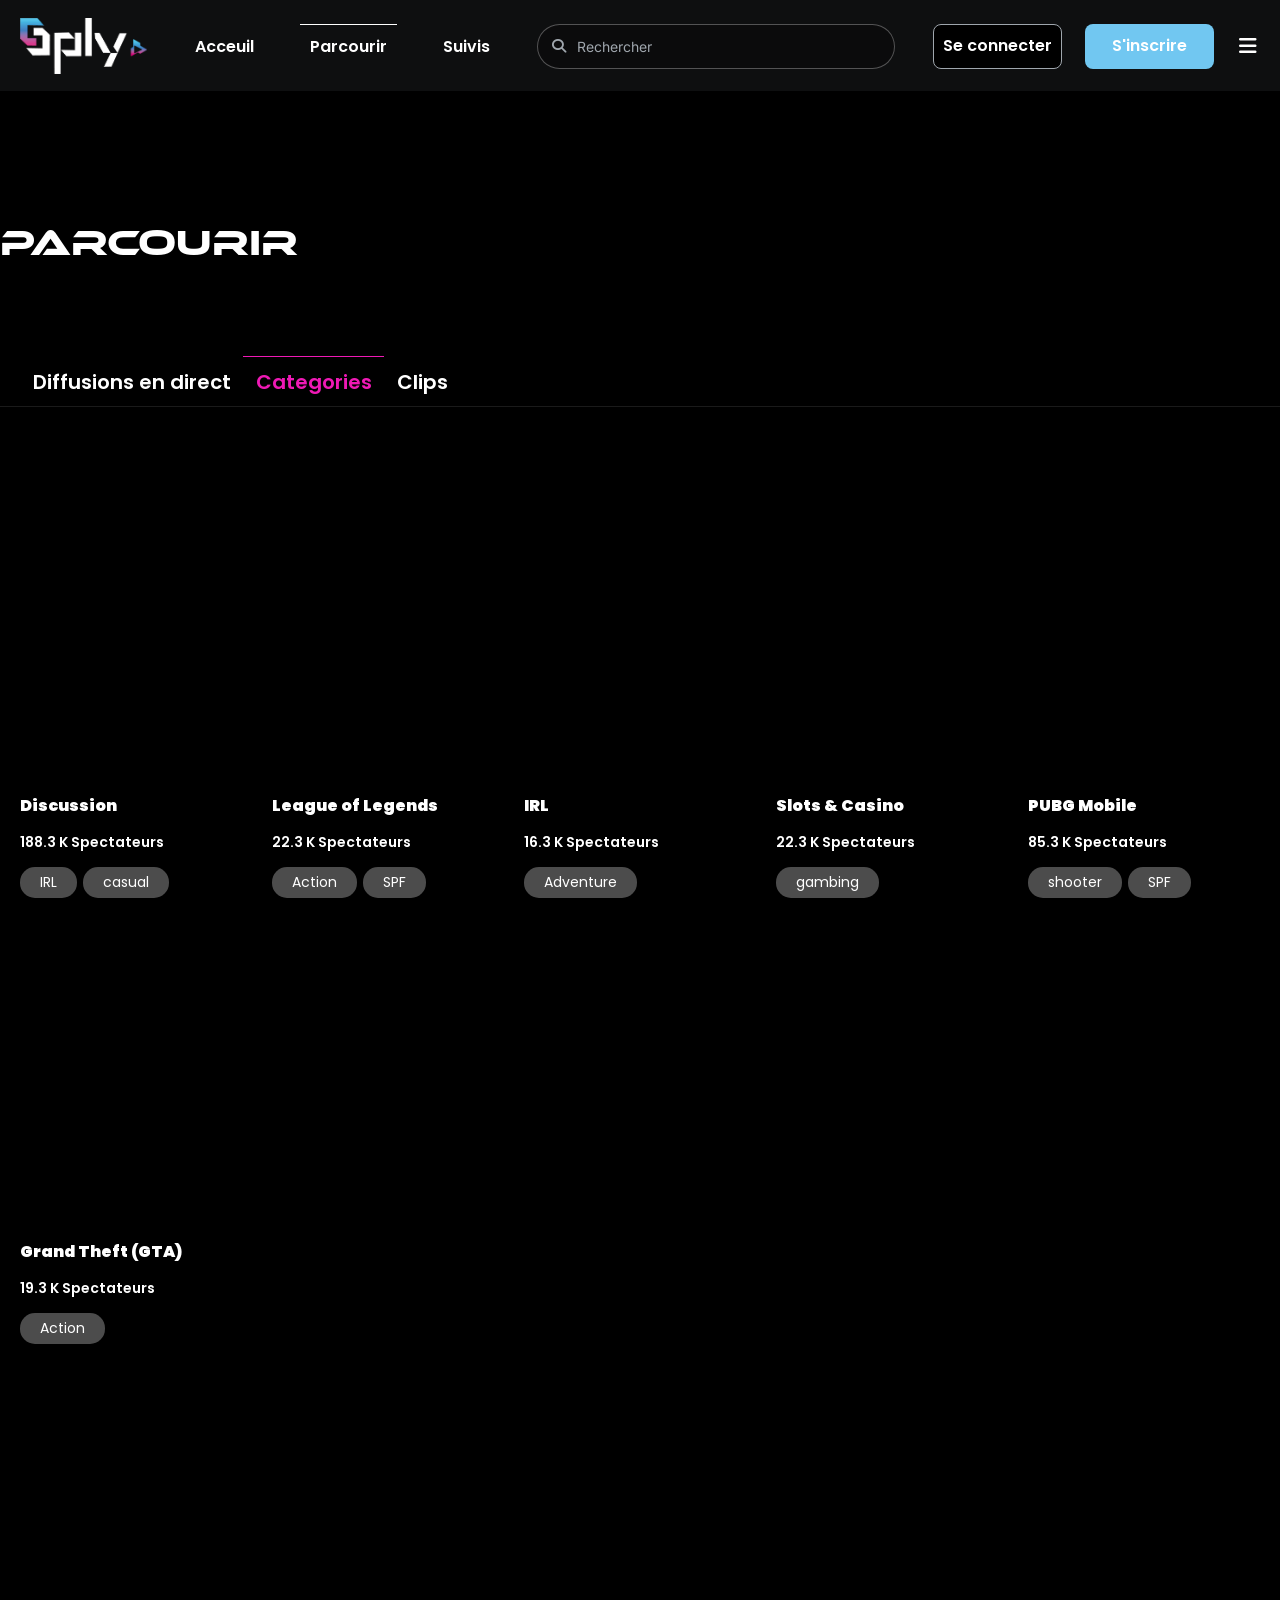
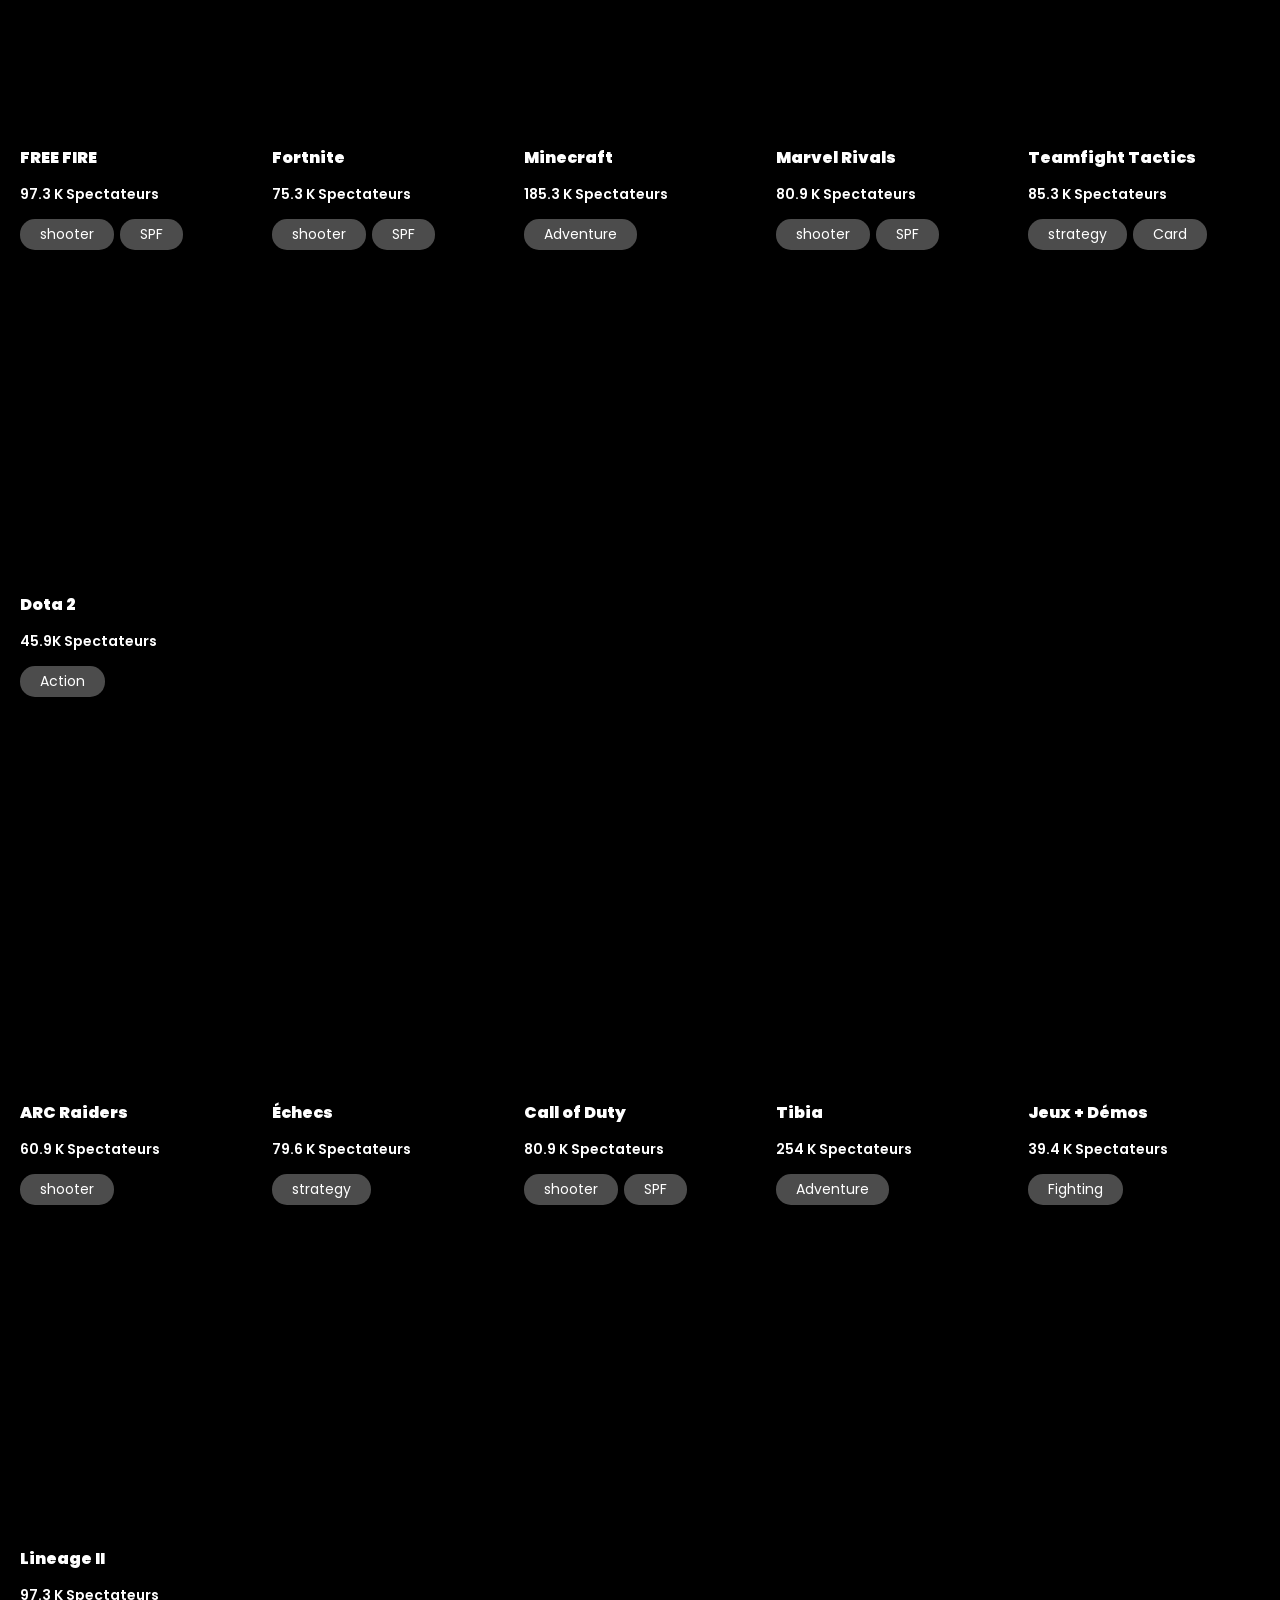
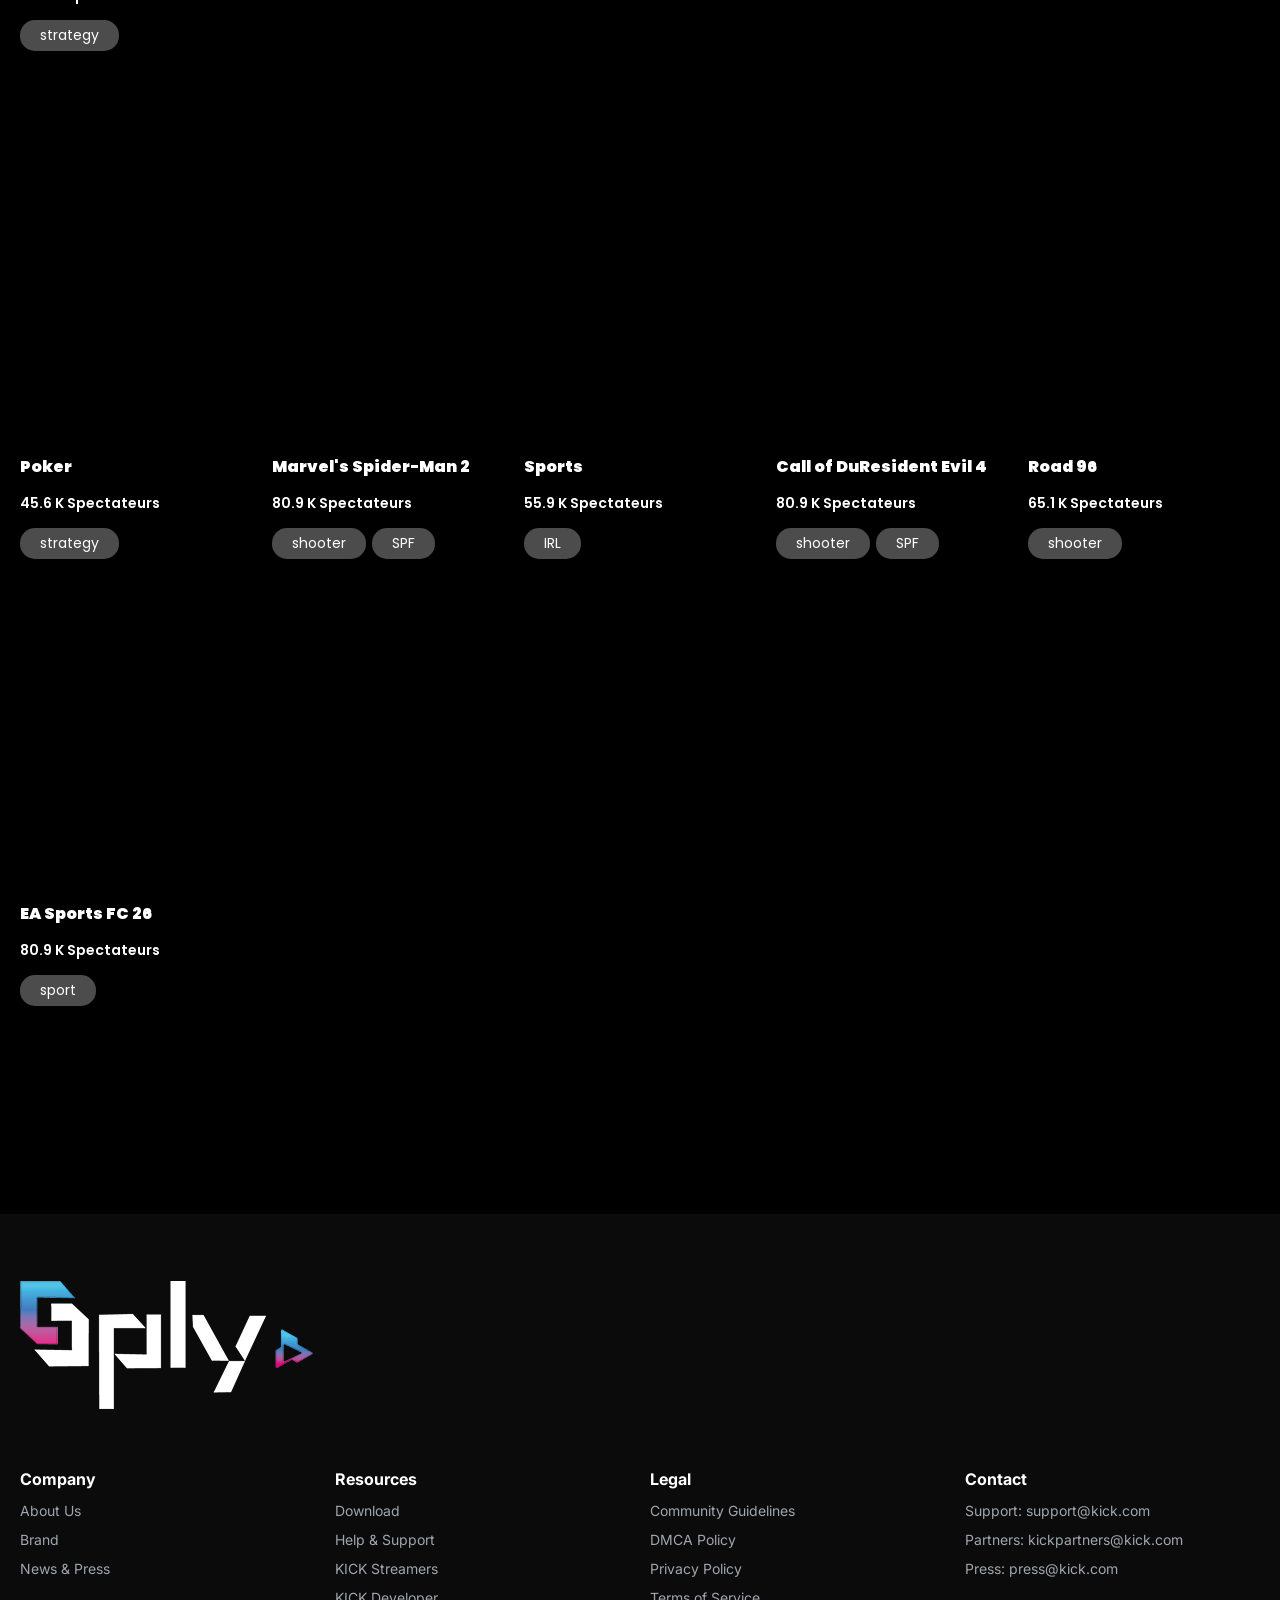
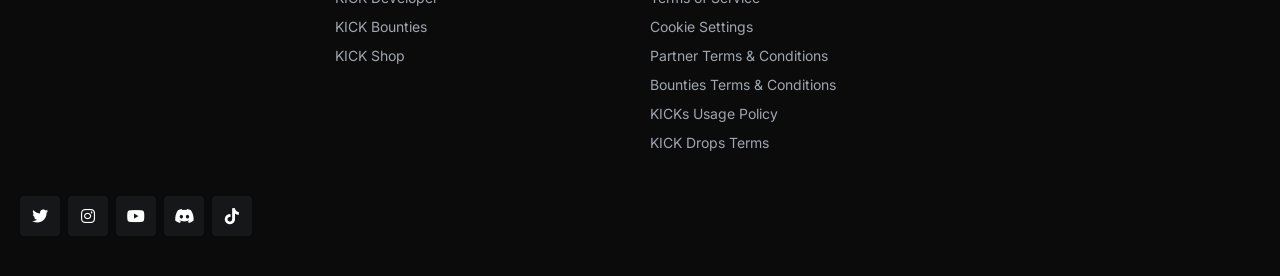
==== commit c19787fd: "Add Font Awesome icons, 8 new streaming pages, refactor assets" ====
--- a/categorie.html
+++ b/categorie.html
@@ -8,11 +8,12 @@
   <link rel="preconnect" href="https://fonts.gstatic.com" crossorigin>
   <link href="https://fonts.googleapis.com/css2?family=Poppins:wght@400;600;800;900&display=swap" rel="stylesheet">
   <link href="https://fonts.googleapis.com/css2?family=Inter:wght@400;600;700&display=swap" rel="stylesheet">
+  <link rel="stylesheet" href="https://cdnjs.cloudflare.com/ajax/libs/font-awesome/6.5.1/css/all.min.css">
   <link rel="stylesheet" href="assets/style.css">
   <style>
     .footer {
       width: 100%;
-      background-image: url(https://static.codia.ai/image/2026-06-16/cikYjUv0yd.png);
+      background: var(--bg-secondary);
       background-size: cover;
       background-repeat: no-repeat;
       overflow: visible auto;
@@ -27,9 +28,6 @@
     .footer-logo {
       width: 293px;
       height: 128px;
-      background-image: url(https://static.codia.ai/image/2026-06-16/EQWQpgfNv2.png);
-      background-size: cover;
-      background-repeat: no-repeat;
       margin: 67px 0 58px 0;
     }
     .footer-columns {
@@ -70,10 +68,9 @@
       background: rgba(66, 71, 77, 0.2);
       border-radius: 4px;
     }
-    .footer-social-icon img {
-      width: 16px;
-      height: 16px;
-      object-fit: contain;
+    .footer-social-icon i {
+      font-size: 16px;
+      color: #fff;
     }
     .stream-grid-mt {
       margin-top: 33px;
@@ -101,21 +98,17 @@
       <div class="nav-links">
         <a href="index.html" class="nav-link">Acceuil</a>
         <a href="parcourir.html" class="nav-link active">Parcourir</a>
-        <a href="categorie.html" class="nav-link">Suivis</a>
+        <a href="suivis.html" class="nav-link">Suivis</a>
       </div>
       <div class="nav-search">
-        <div class="nav-search-icon">
-          <img src="https://static.codia.ai/image/2026-06-16/Mye19xAE0B.png" alt="search">
-        </div>
+        <div class="nav-search-icon"><i class="fas fa-search"></i></div>
         <input type="text" placeholder="Rechercher">
       </div>
       <div class="nav-actions">
         <button id="hamburger-btn" class="mobile-hamburger">&#9776;</button>
-        <a href="sign-up.html" class="btn btn-outline">Se connecter</a>
+        <a href="login.html" class="btn btn-outline">Se connecter</a>
         <a href="sign-up.html" class="btn btn-primary">S'inscrire</a>
-        <div class="nav-hamburger">
-          <img src="https://static.codia.ai/image/2026-06-16/W15c9nHnTd.png" alt="menu">
-        </div>
+        <div class="nav-hamburger"><i class="fas fa-bars"></i></div>
       </div>
     </nav>
 
@@ -127,7 +120,7 @@
       <button class="sub-nav-item">Clips</button>
     </div>
 
-    <div class="separator" style="background-image:url(https://static.codia.ai/image/2026-06-16/6VTZ8o82pB.png);height:2px;margin-top:-1px"></div>
+    <div class="separator" style="border-bottom:1px solid rgba(255,255,255,0.1);height:2px;margin-top:-1px"></div>
 
     <div class="stream-grid stream-grid-mt">
       <div class="stream-card">
@@ -431,19 +424,19 @@
         </div>
         <div class="footer-social">
           <div class="footer-social-icon">
-            <img src="https://static.codia.ai/image/2026-06-16/KVNgN6a4sp.png" alt="social">
+            <i class="fab fa-twitter"></i>
           </div>
           <div class="footer-social-icon">
-            <img src="https://static.codia.ai/image/2026-06-16/jbgsA4H5tK.png" alt="social">
+            <i class="fab fa-instagram"></i>
           </div>
           <div class="footer-social-icon">
-            <img src="https://static.codia.ai/image/2026-06-16/S0Yc5NpbaB.png" alt="social">
+            <i class="fab fa-youtube"></i>
           </div>
           <div class="footer-social-icon">
-            <img src="https://static.codia.ai/image/2026-06-16/Zw1Lw080CO.png" alt="social">
+            <i class="fab fa-discord"></i>
           </div>
           <div class="footer-social-icon">
-            <img src="https://static.codia.ai/image/2026-06-16/CX4AEhuJEm.png" alt="social">
+            <i class="fab fa-tiktok"></i>
           </div>
         </div>
       </div>
--- a/assets/style.css
+++ b/assets/style.css
@@ -138,12 +138,11 @@
   width: 16px;
   height: 16px;
   flex-shrink: 0;
-}
-
-.nav-search-icon img {
-  width: 16px;
-  height: 16px;
-  object-fit: contain;
+  display: flex;
+  align-items: center;
+  justify-content: center;
+  color: #9fa6ad;
+  font-size: 14px;
 }
 
 .nav-search input {
@@ -169,14 +168,13 @@
 
 .nav-hamburger {
   width: 23px;
-  height: 5px;
-  cursor: pointer;
-}
-
-.nav-hamburger img {
-  width: 23px;
-  height: 5px;
-  object-fit: contain;
+  height: 23px;
+  cursor: pointer;
+  display: flex;
+  align-items: center;
+  justify-content: center;
+  color: #fff;
+  font-size: 20px;
 }
 
 .btn {
@@ -308,10 +306,9 @@
   cursor: pointer;
 }
 
-.section-arrow img {
-  width: 12px;
-  height: 10px;
-  object-fit: contain;
+.section-arrow i {
+  font-size: 14px;
+  color: #fff;
 }
 
 /* ===== HERO ===== */
@@ -803,12 +800,11 @@
   width: 16px;
   height: 16px;
   flex-shrink: 0;
-}
-
-.filter-search-icon img {
-  width: 16px;
-  height: 16px;
-  object-fit: contain;
+  display: flex;
+  align-items: center;
+  justify-content: center;
+  color: #9fa6ad;
+  font-size: 14px;
 }
 
 .filter-group {
@@ -839,10 +835,9 @@
   color: var(--text-primary);
 }
 
-.filter-select img {
-  width: 14px;
-  height: 14px;
-  object-fit: contain;
+.filter-select i {
+  font-size: 12px;
+  color: #9fa6ad;
 }
 
 /* ===== STREAMER PAGE ===== */
@@ -1255,15 +1250,9 @@
   right: 16px;
   top: 50%;
   transform: translateY(-50%);
-  width: 19px;
-  height: 17px;
-  cursor: pointer;
-}
-
-.form-input-icon img {
-  width: 19px;
-  height: 17px;
-  object-fit: contain;
+  cursor: pointer;
+  color: #bcbec0;
+  font-size: 18px;
 }
 
 .form-footer {
@@ -1304,10 +1293,9 @@
   height: 53px;
 }
 
-.social-btn img {
-  width: 17.075px;
-  height: 17.075px;
-  object-fit: contain;
+.social-btn i {
+  font-size: 22px;
+  color: #333;
 }
 
 .signup-bg {
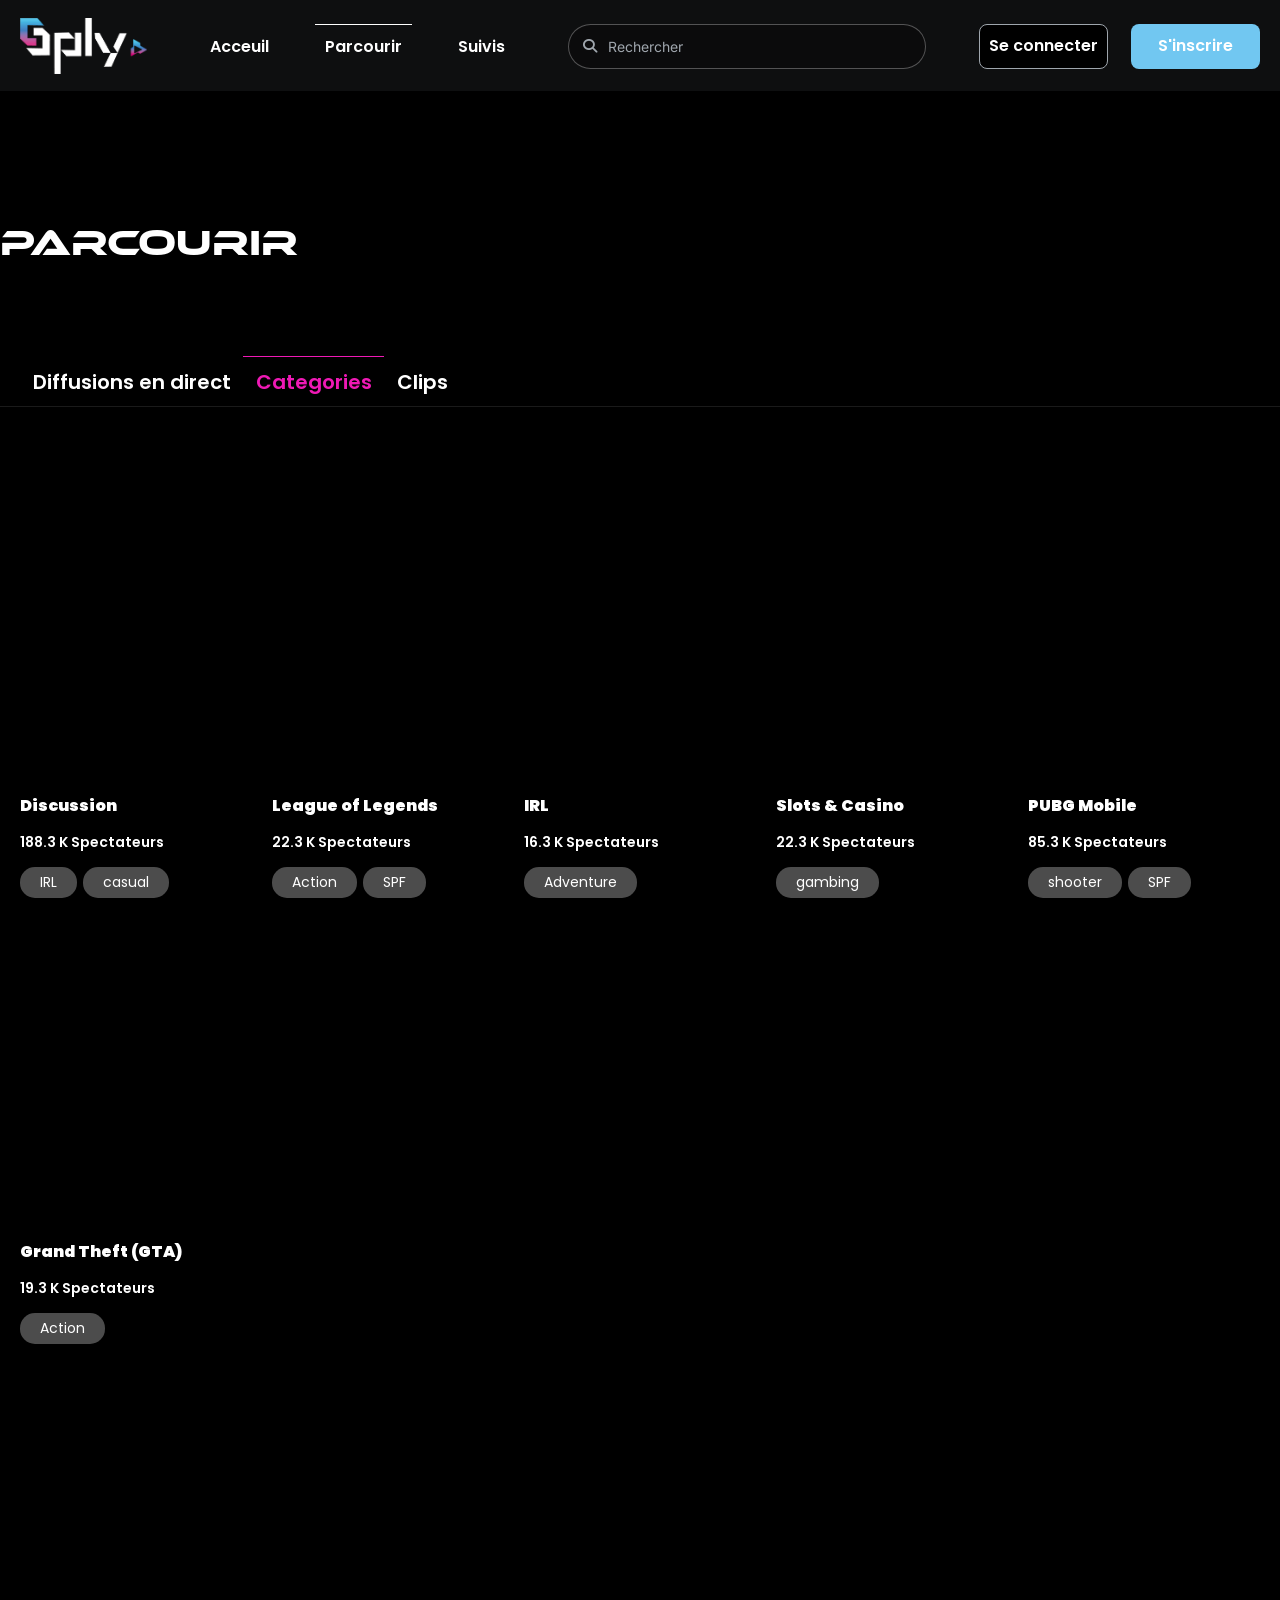
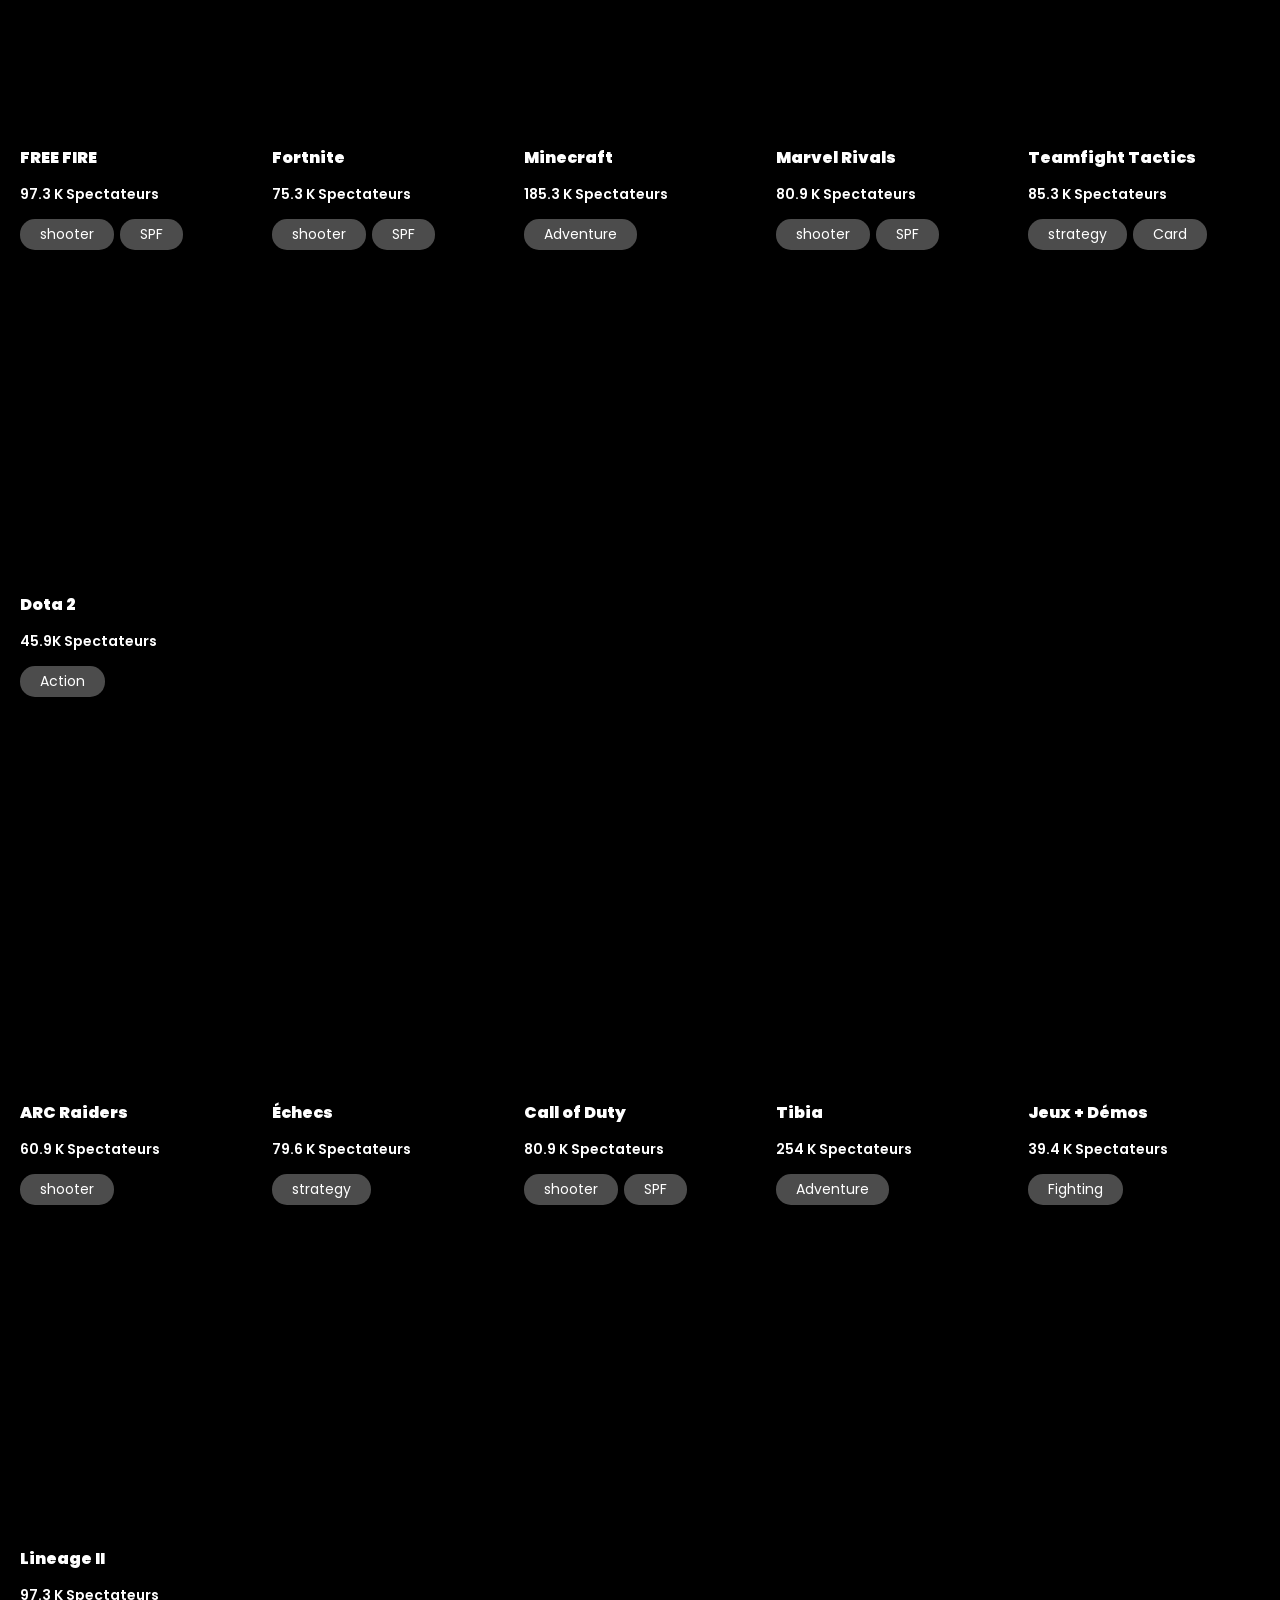
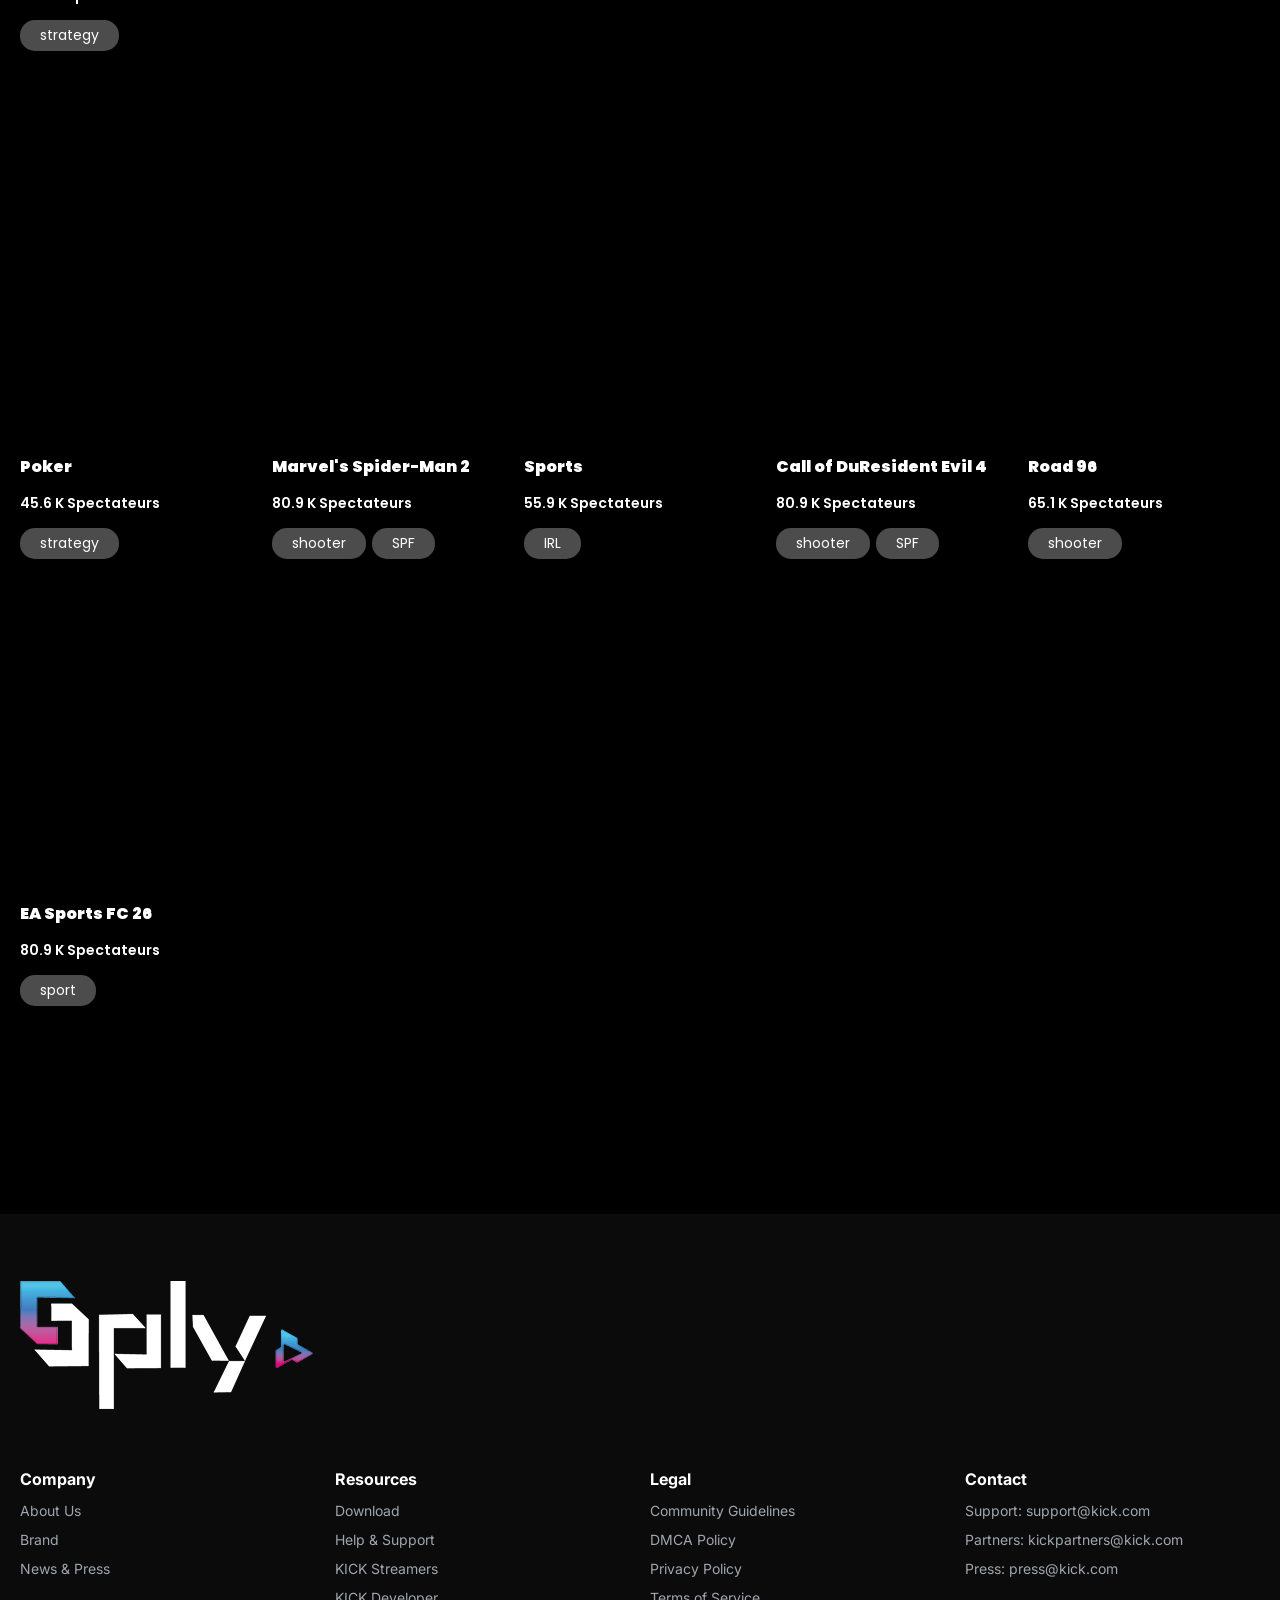
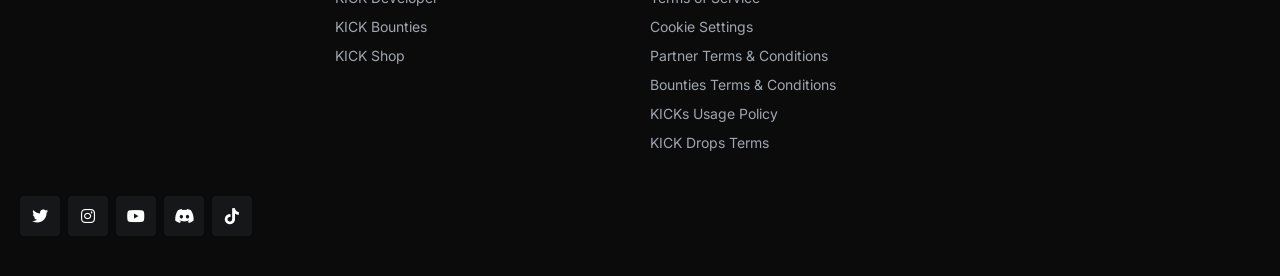
==== commit 8eaec2c3: "Remove unused nav-hamburger (duplicate mobile icon) from all files" ====
--- a/categorie.html
+++ b/categorie.html
@@ -108,7 +108,6 @@
         <button id="hamburger-btn" class="mobile-hamburger">&#9776;</button>
         <a href="login.html" class="btn btn-outline">Se connecter</a>
         <a href="sign-up.html" class="btn btn-primary">S'inscrire</a>
-        <div class="nav-hamburger"><i class="fas fa-bars"></i></div>
       </div>
     </nav>
 
--- a/assets/style.css
+++ b/assets/style.css
@@ -166,17 +166,6 @@
   align-items: center;
 }
 
-.nav-hamburger {
-  width: 23px;
-  height: 23px;
-  cursor: pointer;
-  display: flex;
-  align-items: center;
-  justify-content: center;
-  color: #fff;
-  font-size: 20px;
-}
-
 .btn {
   display: inline-flex;
   justify-content: center;
@@ -270,7 +259,7 @@
   align-items: center;
   justify-content: space-between;
   max-width: var(--content-width);
-  margin: 0 auto;
+  margin: 0 auto 30px;
   padding: 0 20px;
   width: 100%;
 }
@@ -1666,9 +1655,6 @@
   .nav-actions .btn-primary {
     display: none;
   }
-  .nav-hamburger {
-    display: block;
-  }
   .filter-group {
     flex-wrap: wrap;
   }
